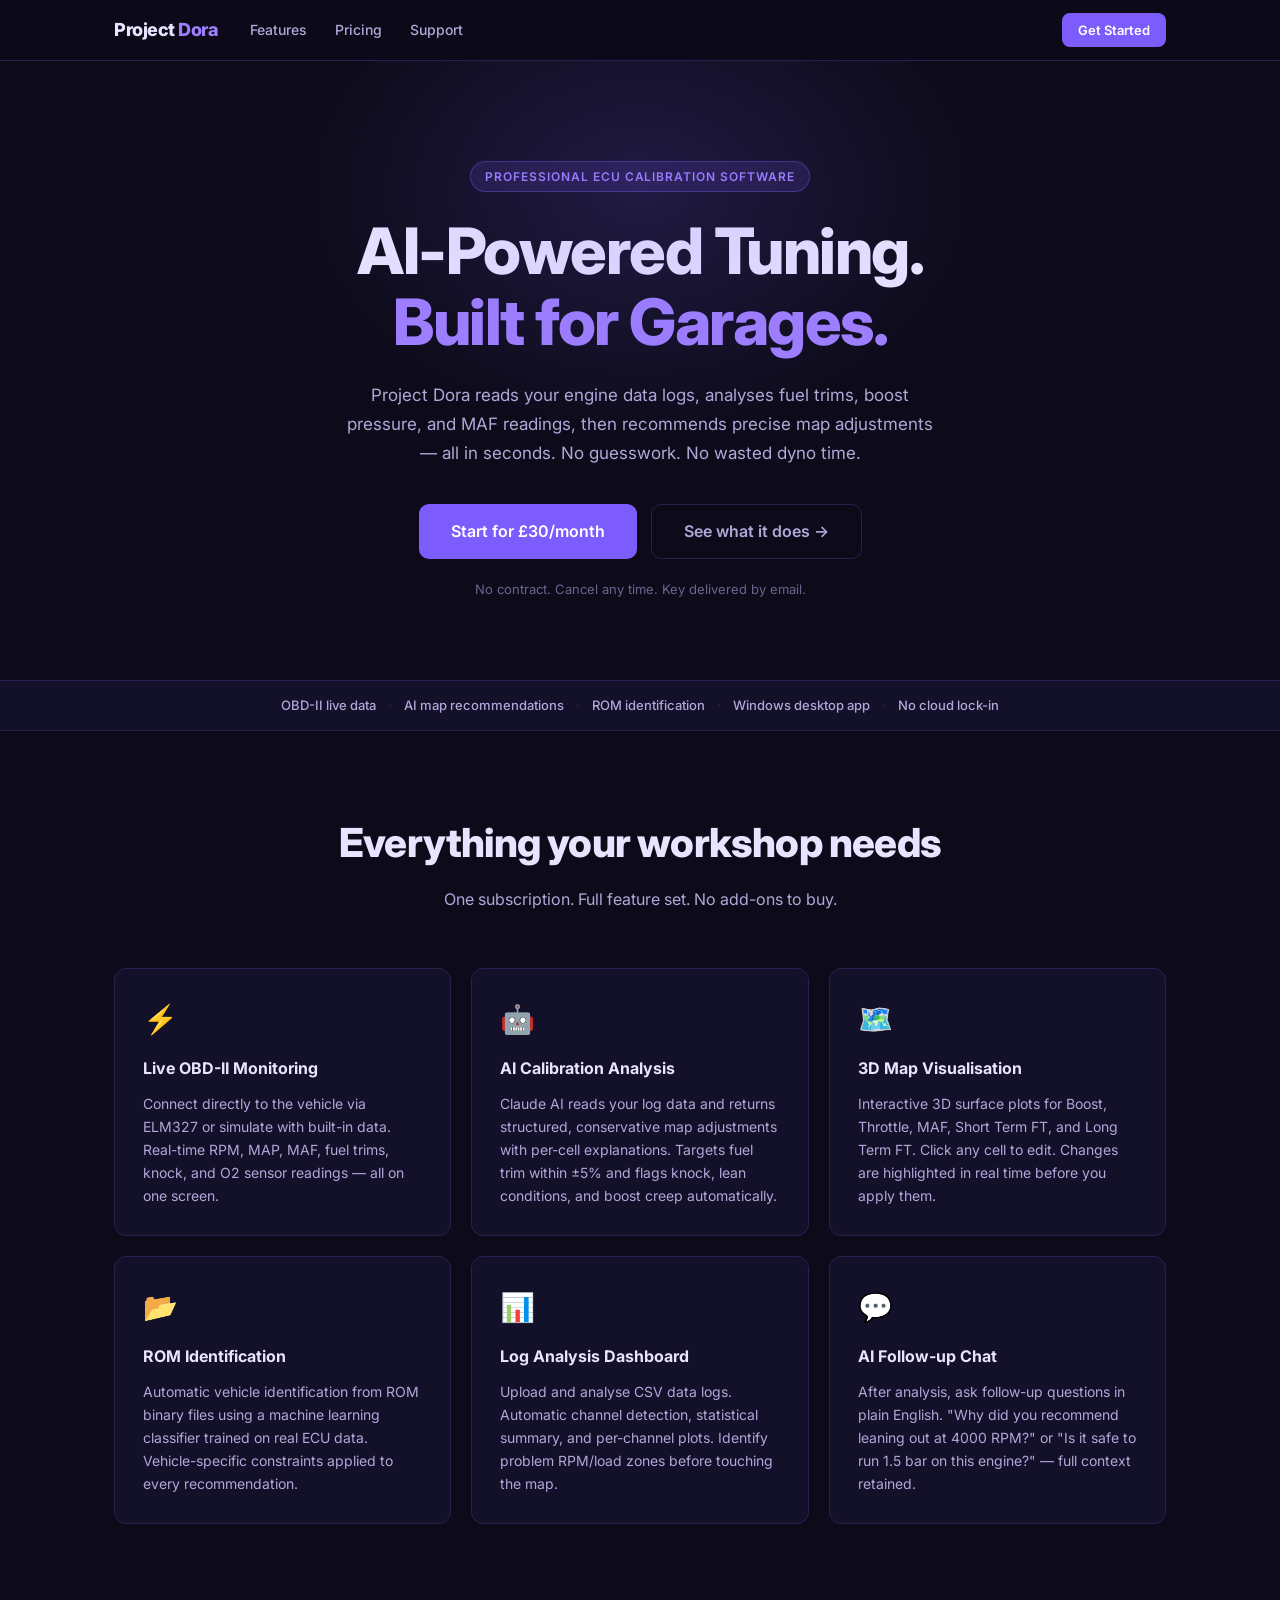
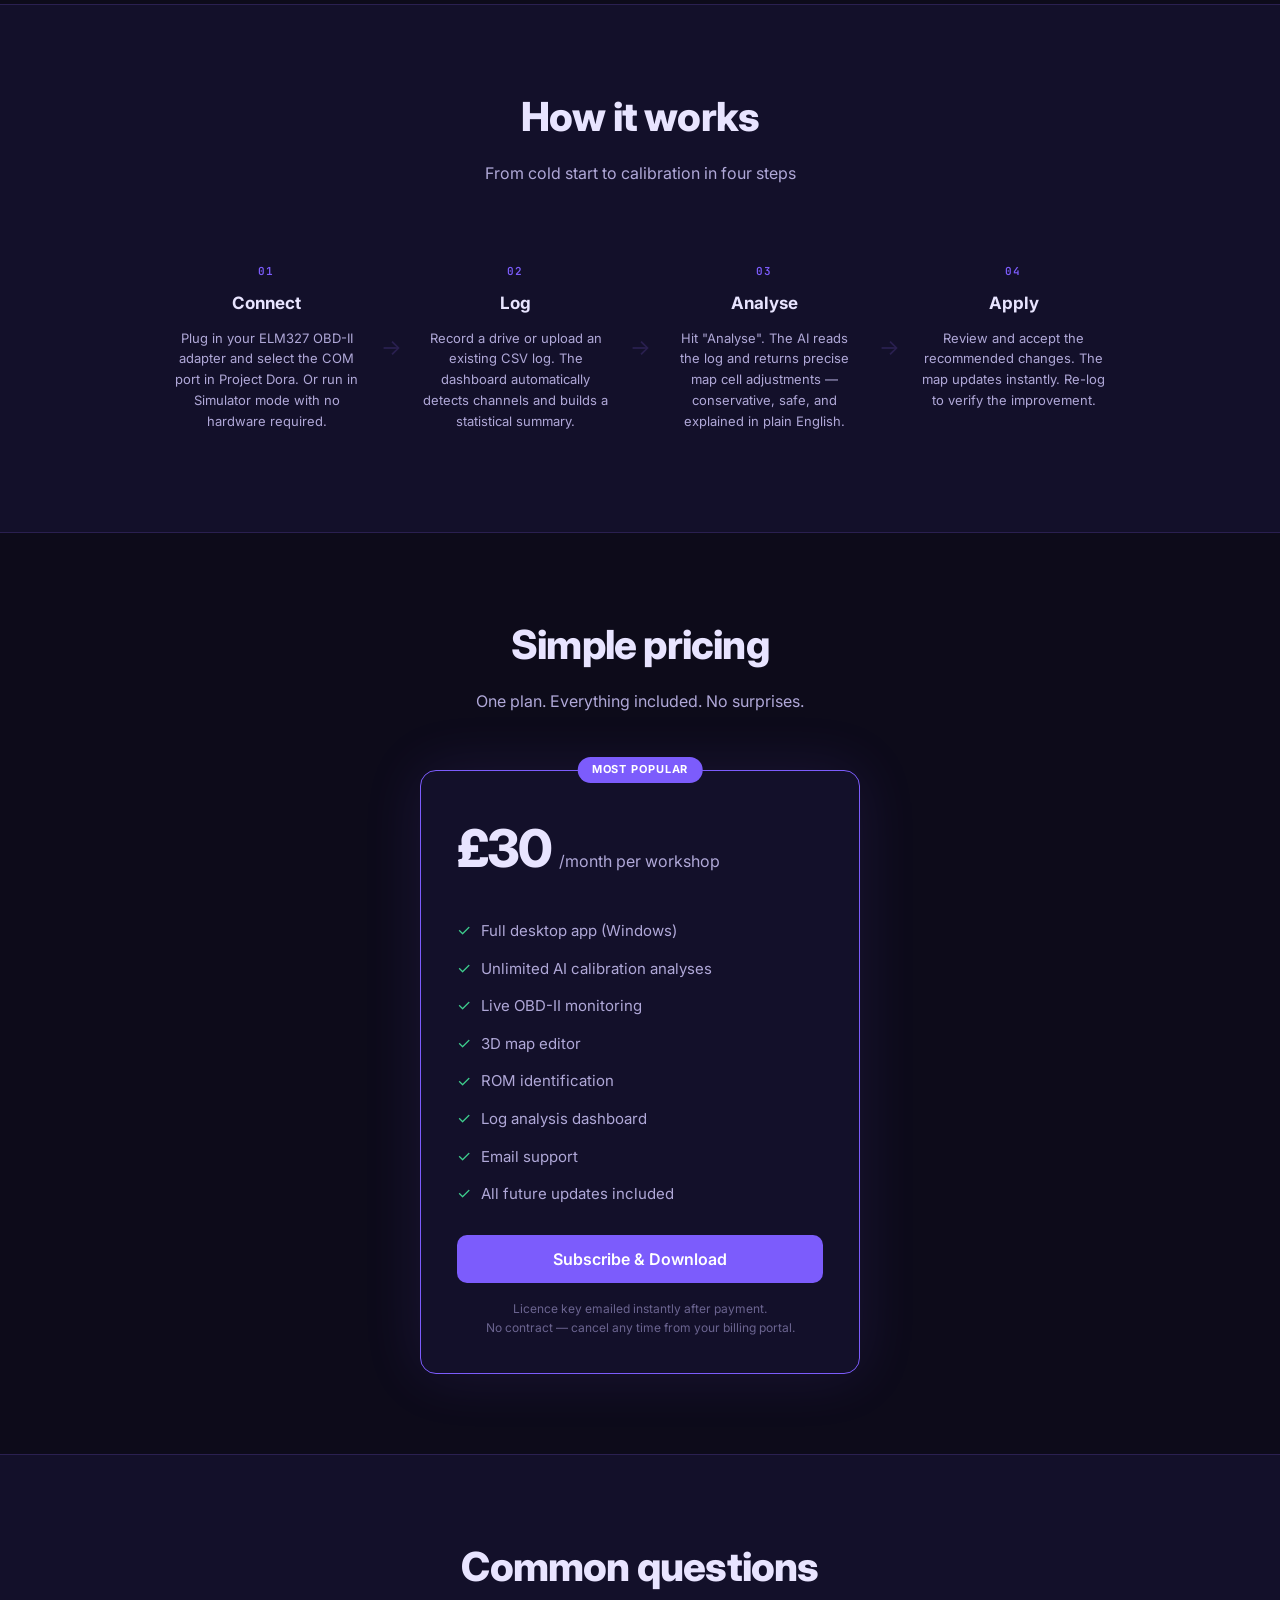
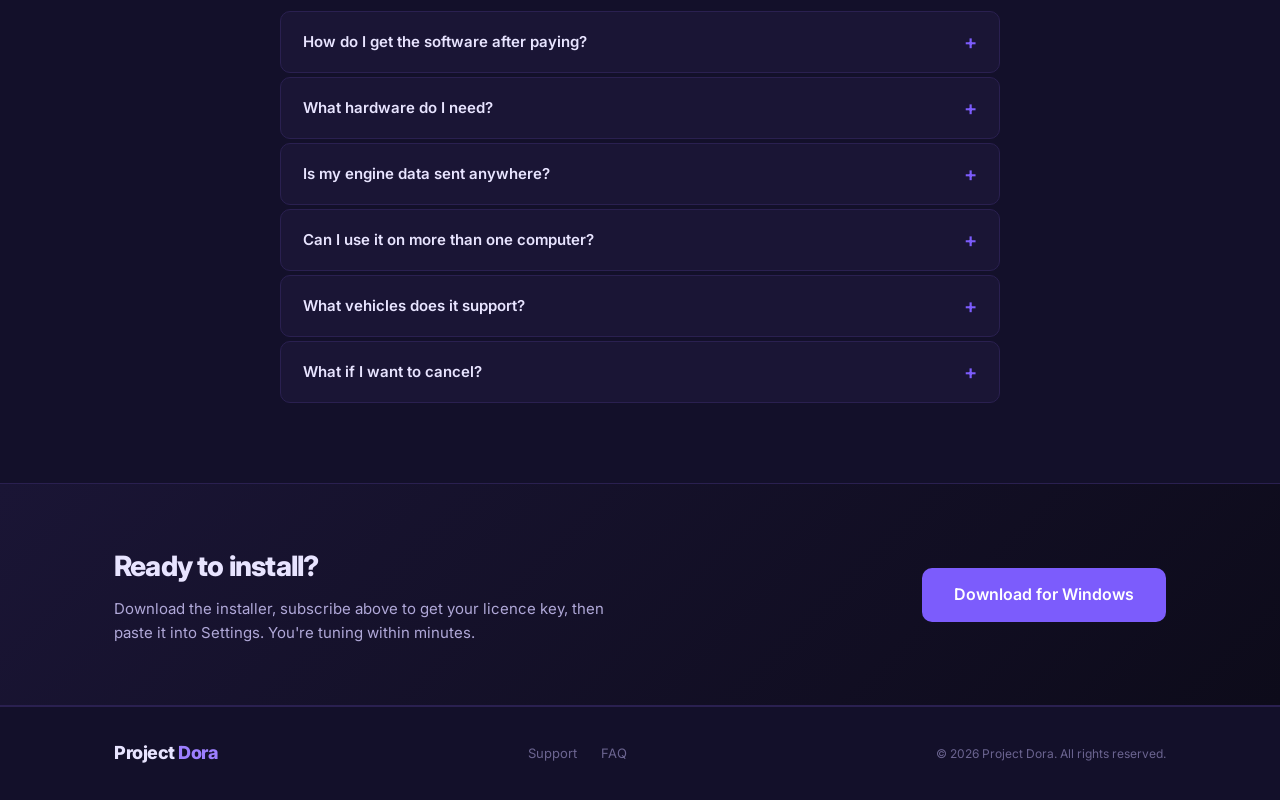
==== website/index.html @ b3917601 "Initial commit: backend + website" ====
<!DOCTYPE html>
<html lang="en">
<head>
  <meta charset="UTF-8" />
  <meta name="viewport" content="width=device-width, initial-scale=1.0" />
  <title>Project Dora — AI-Powered ECU Calibration Software</title>
  <meta name="description" content="Professional ECU tuning software with AI-powered calibration analysis. Built for garages. £30/month." />
  <link rel="stylesheet" href="style.css" />
  <link rel="preconnect" href="https://fonts.googleapis.com" />
  <link href="https://fonts.googleapis.com/css2?family=Inter:wght@400;500;600;700;800&family=JetBrains+Mono:wght@400;600&display=swap" rel="stylesheet" />
</head>
<body>

<!-- ── NAV ─────────────────────────────────────────────────────────────────── -->
<nav class="nav">
  <div class="nav-inner">
    <div class="logo">Project <span class="accent">Dora</span></div>
    <div class="nav-links">
      <a href="#features">Features</a>
      <a href="#pricing">Pricing</a>
      <a href="mailto:support@projectdora.com">Support</a>
    </div>
    <a href="#pricing" class="btn btn-sm">Get Started</a>
  </div>
</nav>

<!-- ── HERO ────────────────────────────────────────────────────────────────── -->
<section class="hero">
  <div class="hero-glow"></div>
  <div class="container">
    <div class="badge">Professional ECU Calibration Software</div>
    <h1>AI-Powered Tuning.<br /><span class="accent">Built for Garages.</span></h1>
    <p class="hero-sub">
      Project Dora reads your engine data logs, analyses fuel trims, boost pressure,
      and MAF readings, then recommends precise map adjustments — all in seconds.
      No guesswork. No wasted dyno time.
    </p>
    <div class="hero-actions">
      <a href="#pricing" class="btn btn-lg">Start for £30/month</a>
      <a href="#features" class="btn btn-ghost btn-lg">See what it does →</a>
    </div>
    <div class="hero-note">No contract. Cancel any time. Key delivered by email.</div>
  </div>
</section>

<!-- ── SOCIAL PROOF BAR ─────────────────────────────────────────────────────── -->
<div class="proof-bar">
  <div class="container proof-inner">
    <span>OBD-II live data</span>
    <span class="dot">·</span>
    <span>AI map recommendations</span>
    <span class="dot">·</span>
    <span>ROM identification</span>
    <span class="dot">·</span>
    <span>Windows desktop app</span>
    <span class="dot">·</span>
    <span>No cloud lock-in</span>
  </div>
</div>

<!-- ── FEATURES ─────────────────────────────────────────────────────────────── -->
<section class="features" id="features">
  <div class="container">
    <h2>Everything your workshop needs</h2>
    <p class="section-sub">One subscription. Full feature set. No add-ons to buy.</p>

    <div class="feature-grid">

      <div class="feature-card">
        <div class="feature-icon">⚡</div>
        <h3>Live OBD-II Monitoring</h3>
        <p>Connect directly to the vehicle via ELM327 or simulate with built-in data. Real-time RPM, MAP, MAF, fuel trims, knock, and O2 sensor readings — all on one screen.</p>
      </div>

      <div class="feature-card">
        <div class="feature-icon">🤖</div>
        <h3>AI Calibration Analysis</h3>
        <p>Claude AI reads your log data and returns structured, conservative map adjustments with per-cell explanations. Targets fuel trim within ±5% and flags knock, lean conditions, and boost creep automatically.</p>
      </div>

      <div class="feature-card">
        <div class="feature-icon">🗺️</div>
        <h3>3D Map Visualisation</h3>
        <p>Interactive 3D surface plots for Boost, Throttle, MAF, Short Term FT, and Long Term FT. Click any cell to edit. Changes are highlighted in real time before you apply them.</p>
      </div>

      <div class="feature-card">
        <div class="feature-icon">📂</div>
        <h3>ROM Identification</h3>
        <p>Automatic vehicle identification from ROM binary files using a machine learning classifier trained on real ECU data. Vehicle-specific constraints applied to every recommendation.</p>
      </div>

      <div class="feature-card">
        <div class="feature-icon">📊</div>
        <h3>Log Analysis Dashboard</h3>
        <p>Upload and analyse CSV data logs. Automatic channel detection, statistical summary, and per-channel plots. Identify problem RPM/load zones before touching the map.</p>
      </div>

      <div class="feature-card">
        <div class="feature-icon">💬</div>
        <h3>AI Follow-up Chat</h3>
        <p>After analysis, ask follow-up questions in plain English. "Why did you recommend leaning out at 4000 RPM?" or "Is it safe to run 1.5 bar on this engine?" — full context retained.</p>
      </div>

    </div>
  </div>
</section>

<!-- ── HOW IT WORKS ─────────────────────────────────────────────────────────── -->
<section class="how" id="how">
  <div class="container">
    <h2>How it works</h2>
    <p class="section-sub">From cold start to calibration in four steps</p>
    <div class="steps">
      <div class="step">
        <div class="step-num">01</div>
        <h3>Connect</h3>
        <p>Plug in your ELM327 OBD-II adapter and select the COM port in Project Dora. Or run in Simulator mode with no hardware required.</p>
      </div>
      <div class="step-arrow">→</div>
      <div class="step">
        <div class="step-num">02</div>
        <h3>Log</h3>
        <p>Record a drive or upload an existing CSV log. The dashboard automatically detects channels and builds a statistical summary.</p>
      </div>
      <div class="step-arrow">→</div>
      <div class="step">
        <div class="step-num">03</div>
        <h3>Analyse</h3>
        <p>Hit "Analyse". The AI reads the log and returns precise map cell adjustments — conservative, safe, and explained in plain English.</p>
      </div>
      <div class="step-arrow">→</div>
      <div class="step">
        <div class="step-num">04</div>
        <h3>Apply</h3>
        <p>Review and accept the recommended changes. The map updates instantly. Re-log to verify the improvement.</p>
      </div>
    </div>
  </div>
</section>

<!-- ── PRICING ──────────────────────────────────────────────────────────────── -->
<section class="pricing" id="pricing">
  <div class="container">
    <h2>Simple pricing</h2>
    <p class="section-sub">One plan. Everything included. No surprises.</p>

    <div class="pricing-card">
      <div class="pricing-badge">Most Popular</div>
      <div class="price-row">
        <span class="price">£30</span>
        <span class="price-period">/month per workshop</span>
      </div>
      <ul class="price-features">
        <li><span class="check">✓</span> Full desktop app (Windows)</li>
        <li><span class="check">✓</span> Unlimited AI calibration analyses</li>
        <li><span class="check">✓</span> Live OBD-II monitoring</li>
        <li><span class="check">✓</span> 3D map editor</li>
        <li><span class="check">✓</span> ROM identification</li>
        <li><span class="check">✓</span> Log analysis dashboard</li>
        <li><span class="check">✓</span> Email support</li>
        <li><span class="check">✓</span> All future updates included</li>
      </ul>
      <button class="btn btn-lg btn-full" id="buy-btn" onclick="startCheckout()">
        Subscribe &amp; Download
      </button>
      <p class="pricing-note">
        Licence key emailed instantly after payment.<br />
        No contract — cancel any time from your billing portal.
      </p>
    </div>
  </div>
</section>

<!-- ── FAQ ─────────────────────────────────────────────────────────────────── -->
<section class="faq" id="faq">
  <div class="container">
    <h2>Common questions</h2>
    <div class="faq-list">

      <details class="faq-item">
        <summary>How do I get the software after paying?</summary>
        <p>Your licence key is emailed to you within seconds of payment. Download the installer from this page, install it, open Settings in the app, and paste your key. That's it — fully unlocked.</p>
      </details>

      <details class="faq-item">
        <summary>What hardware do I need?</summary>
        <p>A Windows PC and an ELM327 OBD-II Bluetooth or USB adapter (available for under £10 online). Project Dora also runs in Simulator mode with no hardware — useful for testing and training.</p>
      </details>

      <details class="faq-item">
        <summary>Is my engine data sent anywhere?</summary>
        <p>Log data is sent to our secure AI backend only when you click "Analyse". It is used solely to generate your recommendation and is not stored or shared. OBD live data never leaves your machine.</p>
      </details>

      <details class="faq-item">
        <summary>Can I use it on more than one computer?</summary>
        <p>Your licence covers one workshop (one active installation). If you need to move to a new machine, just install the app and enter the same key.</p>
      </details>

      <details class="faq-item">
        <summary>What vehicles does it support?</summary>
        <p>Any vehicle with an OBD-II port (all petrol and diesel cars sold in the UK after 2001). ROM identification supports a growing database of common ECU binaries — coverage expands with each update.</p>
      </details>

      <details class="faq-item">
        <summary>What if I want to cancel?</summary>
        <p>Cancel any time from the billing portal link in your welcome email — no phone calls, no forms. Your access continues until the end of the billing period.</p>
      </details>

    </div>
  </div>
</section>

<!-- ── DOWNLOAD ─────────────────────────────────────────────────────────────── -->
<section class="download" id="download">
  <div class="container download-inner">
    <div>
      <h2>Ready to install?</h2>
      <p>Download the installer, subscribe above to get your licence key, then paste it into Settings. You're tuning within minutes.</p>
    </div>
    <a href="#" class="btn btn-lg" id="download-btn">
      Download for Windows
    </a>
  </div>
</section>

<!-- ── FOOTER ───────────────────────────────────────────────────────────────── -->
<footer class="footer">
  <div class="container footer-inner">
    <div class="logo">Project <span class="accent">Dora</span></div>
    <div class="footer-links">
      <a href="mailto:support@projectdora.com">Support</a>
      <a href="#faq">FAQ</a>
    </div>
    <p class="footer-copy">© 2026 Project Dora. All rights reserved.</p>
  </div>
</footer>

<!-- ── Checkout modal overlay ───────────────────────────────────────────────── -->
<div id="checkout-overlay" class="overlay hidden">
  <div class="modal">
    <h3>Enter your email</h3>
    <p>Your licence key will be sent here after payment.</p>
    <input type="email" id="checkout-email" placeholder="workshop@example.com" />
    <div id="checkout-error" class="modal-error hidden"></div>
    <div class="modal-btns">
      <button class="btn btn-lg btn-full" id="modal-submit" onclick="submitCheckout()">Continue to Payment →</button>
      <button class="btn-ghost-sm" onclick="closeModal()">Cancel</button>
    </div>
  </div>
</div>

<script src="app.js"></script>
</body>
</html>
---- website/style.css ----
/* ── Reset & base ─────────────────────────────────────────────────────────── */
*, *::before, *::after { box-sizing: border-box; margin: 0; padding: 0; }

:root {
  --bg:        #0d0b1a;
  --bg-card:   #13102a;
  --bg-panel:  #1a1535;
  --border:    #2a2050;
  --accent:    #7c5cfc;
  --accent-lt: #9d7ffe;
  --accent-dk: #5a3ed9;
  --ok:        #3ecf8e;
  --warn:      #f59e0b;
  --fg:        #e8e4ff;
  --fg-dim:    #b0a8d8;
  --fg-muted:  #6b6490;
  --mono:      'JetBrains Mono', monospace;
  --sans:      'Inter', sans-serif;
}

html { scroll-behavior: smooth; }

body {
  font-family: var(--sans);
  background: var(--bg);
  color: var(--fg);
  line-height: 1.6;
  -webkit-font-smoothing: antialiased;
}

a { color: var(--accent-lt); text-decoration: none; transition: color .15s; }
a:hover { color: var(--fg); }

.container { max-width: 1100px; margin: 0 auto; padding: 0 24px; }

/* ── Buttons ──────────────────────────────────────────────────────────────── */
.btn {
  display: inline-flex;
  align-items: center;
  gap: 8px;
  background: var(--accent);
  color: #fff;
  font-family: var(--sans);
  font-size: 15px;
  font-weight: 600;
  padding: 10px 22px;
  border-radius: 8px;
  border: none;
  cursor: pointer;
  transition: background .15s, transform .1s;
  text-decoration: none;
}
.btn:hover { background: var(--accent-lt); color: #fff; transform: translateY(-1px); }
.btn:active { transform: translateY(0); }

.btn-sm  { font-size: 13px; padding: 7px 16px; }
.btn-lg  { font-size: 16px; padding: 14px 32px; border-radius: 10px; }
.btn-full { width: 100%; justify-content: center; }

.btn-ghost {
  background: transparent;
  border: 1.5px solid var(--border);
  color: var(--fg-dim);
}
.btn-ghost:hover { border-color: var(--accent); color: var(--fg); background: transparent; }

.btn-ghost-sm {
  background: none;
  border: none;
  color: var(--fg-muted);
  font-size: 14px;
  cursor: pointer;
  margin-top: 8px;
  width: 100%;
  text-align: center;
  padding: 6px;
  font-family: var(--sans);
}
.btn-ghost-sm:hover { color: var(--fg-dim); }

/* ── Nav ──────────────────────────────────────────────────────────────────── */
.nav {
  position: sticky;
  top: 0;
  z-index: 100;
  background: rgba(13, 11, 26, 0.85);
  backdrop-filter: blur(16px);
  border-bottom: 1px solid var(--border);
}
.nav-inner {
  max-width: 1100px;
  margin: 0 auto;
  padding: 0 24px;
  height: 60px;
  display: flex;
  align-items: center;
  gap: 32px;
}
.logo {
  font-size: 18px;
  font-weight: 800;
  letter-spacing: -0.5px;
  flex-shrink: 0;
}
.nav-links {
  display: flex;
  gap: 28px;
  flex: 1;
}
.nav-links a {
  font-size: 14px;
  color: var(--fg-dim);
  font-weight: 500;
}
.nav-links a:hover { color: var(--fg); }

/* ── Accent ───────────────────────────────────────────────────────────────── */
.accent { color: var(--accent-lt); }

/* ── Hero ─────────────────────────────────────────────────────────────────── */
.hero {
  position: relative;
  padding: 100px 0 80px;
  text-align: center;
  overflow: hidden;
}
.hero-glow {
  position: absolute;
  top: -120px;
  left: 50%;
  transform: translateX(-50%);
  width: 700px;
  height: 500px;
  background: radial-gradient(ellipse at center, rgba(124,92,252,.18) 0%, transparent 70%);
  pointer-events: none;
}
.badge {
  display: inline-block;
  background: rgba(124,92,252,.15);
  border: 1px solid rgba(124,92,252,.35);
  color: var(--accent-lt);
  font-size: 12px;
  font-weight: 600;
  letter-spacing: .08em;
  text-transform: uppercase;
  padding: 5px 14px;
  border-radius: 20px;
  margin-bottom: 24px;
}
.hero h1 {
  font-size: clamp(36px, 6vw, 64px);
  font-weight: 800;
  line-height: 1.1;
  letter-spacing: -1.5px;
  margin-bottom: 24px;
}
.hero-sub {
  max-width: 600px;
  margin: 0 auto 36px;
  font-size: 17px;
  color: var(--fg-dim);
  line-height: 1.7;
}
.hero-actions {
  display: flex;
  gap: 14px;
  justify-content: center;
  flex-wrap: wrap;
  margin-bottom: 20px;
}
.hero-note {
  font-size: 13px;
  color: var(--fg-muted);
}

/* ── Proof bar ────────────────────────────────────────────────────────────── */
.proof-bar {
  border-top: 1px solid var(--border);
  border-bottom: 1px solid var(--border);
  background: var(--bg-card);
  padding: 14px 0;
}
.proof-inner {
  display: flex;
  align-items: center;
  justify-content: center;
  flex-wrap: wrap;
  gap: 12px;
  font-size: 13px;
  color: var(--fg-dim);
  font-weight: 500;
}
.dot { color: var(--border); }

/* ── Sections shared ─────────────────────────────────────────────────────── */
section { padding: 80px 0; }
h2 {
  font-size: clamp(26px, 4vw, 40px);
  font-weight: 800;
  letter-spacing: -0.8px;
  text-align: center;
  margin-bottom: 12px;
}
.section-sub {
  text-align: center;
  color: var(--fg-dim);
  font-size: 16px;
  margin-bottom: 56px;
}

/* ── Features ─────────────────────────────────────────────────────────────── */
.features { background: var(--bg); }
.feature-grid {
  display: grid;
  grid-template-columns: repeat(auto-fit, minmax(300px, 1fr));
  gap: 20px;
}
.feature-card {
  background: var(--bg-card);
  border: 1px solid var(--border);
  border-radius: 12px;
  padding: 28px;
  transition: border-color .2s, transform .2s;
}
.feature-card:hover {
  border-color: rgba(124,92,252,.5);
  transform: translateY(-3px);
}
.feature-icon { font-size: 28px; margin-bottom: 14px; }
.feature-card h3 {
  font-size: 16px;
  font-weight: 700;
  margin-bottom: 10px;
  color: var(--fg);
}
.feature-card p { font-size: 14px; color: var(--fg-dim); line-height: 1.65; }

/* ── How it works ─────────────────────────────────────────────────────────── */
.how { background: var(--bg-card); border-top: 1px solid var(--border); border-bottom: 1px solid var(--border); }
.steps {
  display: flex;
  align-items: flex-start;
  gap: 0;
  flex-wrap: wrap;
  justify-content: center;
}
.step {
  flex: 1;
  min-width: 180px;
  max-width: 220px;
  text-align: center;
  padding: 20px 16px;
}
.step-num {
  font-family: var(--mono);
  font-size: 11px;
  font-weight: 600;
  color: var(--accent);
  letter-spacing: .1em;
  margin-bottom: 10px;
}
.step h3 { font-size: 17px; font-weight: 700; margin-bottom: 10px; }
.step p { font-size: 13px; color: var(--fg-dim); line-height: 1.6; }
.step-arrow {
  font-size: 22px;
  color: var(--border);
  align-self: center;
  padding: 0 4px;
  flex-shrink: 0;
}

/* ── Pricing ──────────────────────────────────────────────────────────────── */
.pricing { background: var(--bg); }
.pricing-card {
  max-width: 440px;
  margin: 0 auto;
  background: var(--bg-card);
  border: 1.5px solid var(--accent);
  border-radius: 16px;
  padding: 36px;
  position: relative;
  box-shadow: 0 0 60px rgba(124,92,252,.12);
}
.pricing-badge {
  position: absolute;
  top: -14px;
  left: 50%;
  transform: translateX(-50%);
  background: var(--accent);
  color: #fff;
  font-size: 11px;
  font-weight: 700;
  letter-spacing: .08em;
  text-transform: uppercase;
  padding: 4px 14px;
  border-radius: 20px;
}
.price-row {
  display: flex;
  align-items: baseline;
  gap: 8px;
  margin-bottom: 28px;
}
.price {
  font-size: 52px;
  font-weight: 800;
  letter-spacing: -2px;
  color: var(--fg);
}
.price-period { color: var(--fg-dim); font-size: 16px; }
.price-features {
  list-style: none;
  margin-bottom: 28px;
  display: flex;
  flex-direction: column;
  gap: 12px;
}
.price-features li {
  display: flex;
  align-items: center;
  gap: 10px;
  font-size: 15px;
  color: var(--fg-dim);
}
.check { color: var(--ok); font-size: 16px; flex-shrink: 0; }
.pricing-note {
  text-align: center;
  font-size: 12px;
  color: var(--fg-muted);
  margin-top: 16px;
  line-height: 1.6;
}

/* ── FAQ ──────────────────────────────────────────────────────────────────── */
.faq { background: var(--bg-card); border-top: 1px solid var(--border); }
.faq-list { max-width: 720px; margin: 0 auto; display: flex; flex-direction: column; gap: 4px; }
.faq-item {
  background: var(--bg-panel);
  border: 1px solid var(--border);
  border-radius: 10px;
  overflow: hidden;
  transition: border-color .15s;
}
.faq-item:hover { border-color: rgba(124,92,252,.4); }
.faq-item summary {
  cursor: pointer;
  padding: 18px 22px;
  font-size: 15px;
  font-weight: 600;
  color: var(--fg);
  list-style: none;
  display: flex;
  align-items: center;
  justify-content: space-between;
  user-select: none;
}
.faq-item summary::-webkit-details-marker { display: none; }
.faq-item summary::after { content: '+'; color: var(--accent); font-size: 20px; line-height: 1; }
.faq-item[open] summary::after { content: '−'; }
.faq-item p {
  padding: 0 22px 18px;
  font-size: 14px;
  color: var(--fg-dim);
  line-height: 1.7;
}

/* ── Download bar ─────────────────────────────────────────────────────────── */
.download {
  background: linear-gradient(135deg, #1a1535 0%, #0d0b1a 100%);
  border-top: 1px solid var(--border);
  border-bottom: 1px solid var(--border);
  padding: 60px 0;
}
.download-inner {
  display: flex;
  align-items: center;
  justify-content: space-between;
  gap: 32px;
  flex-wrap: wrap;
}
.download h2 { text-align: left; margin-bottom: 8px; font-size: 28px; }
.download p { color: var(--fg-dim); font-size: 15px; max-width: 500px; }

/* ── Footer ───────────────────────────────────────────────────────────────── */
.footer {
  background: var(--bg-card);
  border-top: 1px solid var(--border);
  padding: 32px 0;
}
.footer-inner {
  display: flex;
  align-items: center;
  justify-content: space-between;
  flex-wrap: wrap;
  gap: 16px;
}
.footer-links { display: flex; gap: 24px; }
.footer-links a { font-size: 13px; color: var(--fg-muted); }
.footer-links a:hover { color: var(--fg-dim); }
.footer-copy { font-size: 12px; color: var(--fg-muted); }

/* ── Modal / overlay ──────────────────────────────────────────────────────── */
.overlay {
  position: fixed;
  inset: 0;
  background: rgba(0,0,0,.7);
  backdrop-filter: blur(6px);
  z-index: 999;
  display: flex;
  align-items: center;
  justify-content: center;
  padding: 20px;
}
.overlay.hidden { display: none; }
.modal {
  background: var(--bg-card);
  border: 1px solid var(--border);
  border-radius: 16px;
  padding: 36px;
  max-width: 420px;
  width: 100%;
  box-shadow: 0 24px 80px rgba(0,0,0,.6);
}
.modal h3 { font-size: 22px; font-weight: 700; margin-bottom: 8px; }
.modal p { color: var(--fg-dim); font-size: 14px; margin-bottom: 20px; }
.modal input[type="email"] {
  width: 100%;
  background: var(--bg-panel);
  border: 1.5px solid var(--border);
  border-radius: 8px;
  color: var(--fg);
  font-family: var(--sans);
  font-size: 15px;
  padding: 12px 14px;
  outline: none;
  margin-bottom: 16px;
  transition: border-color .15s;
}
.modal input[type="email"]:focus { border-color: var(--accent); }
.modal input[type="email"]::placeholder { color: var(--fg-muted); }
.modal-error {
  background: rgba(255,85,85,.12);
  border: 1px solid rgba(255,85,85,.3);
  color: #ff7070;
  font-size: 13px;
  border-radius: 6px;
  padding: 10px 14px;
  margin-bottom: 14px;
}
.modal-error.hidden { display: none; }
.modal-btns { display: flex; flex-direction: column; gap: 4px; }

/* ── Loading state ────────────────────────────────────────────────────────── */
.btn[disabled] { opacity: .6; cursor: not-allowed; transform: none !important; }

/* ── Responsive ───────────────────────────────────────────────────────────── */
@media (max-width: 680px) {
  .nav-links { display: none; }
  .hero { padding: 60px 0 50px; }
  .steps { flex-direction: column; align-items: center; }
  .step-arrow { transform: rotate(90deg); }
  .download-inner { flex-direction: column; text-align: center; }
  .download h2 { text-align: center; }
  .footer-inner { flex-direction: column; text-align: center; }
}
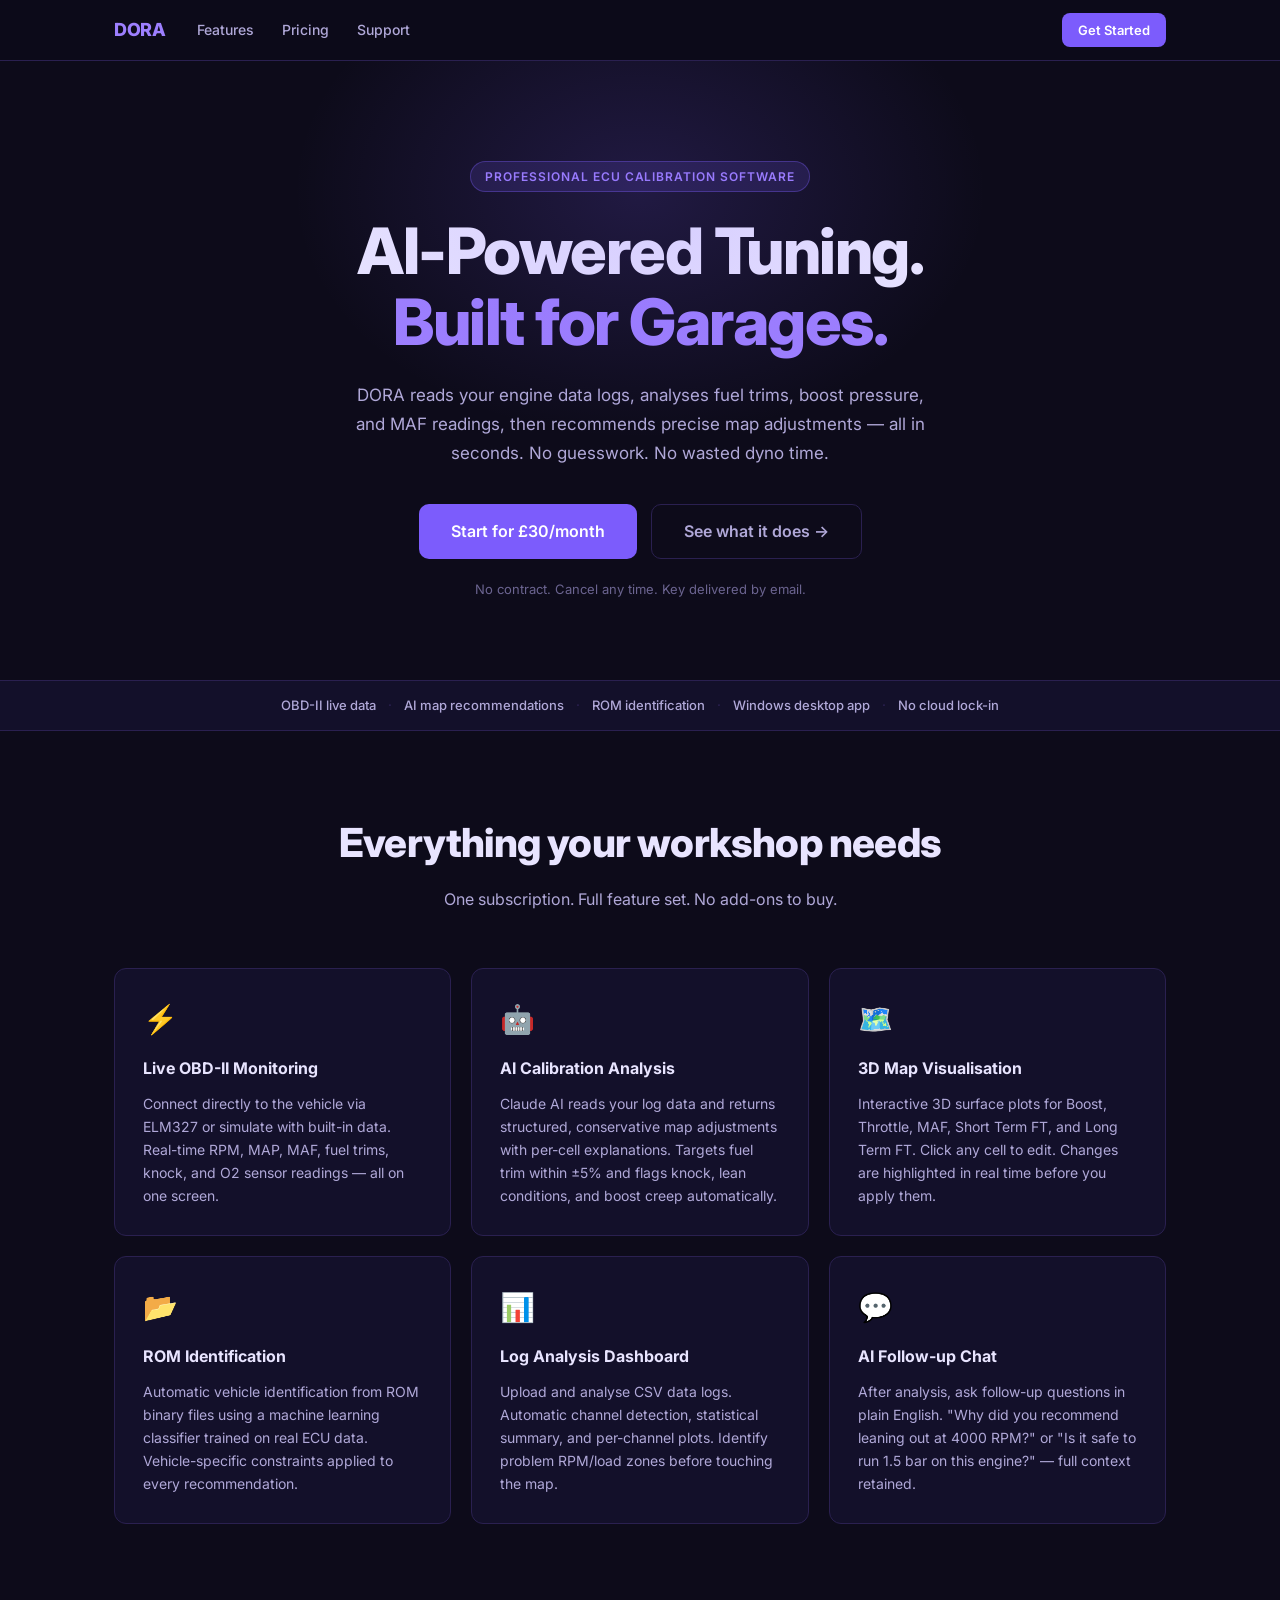
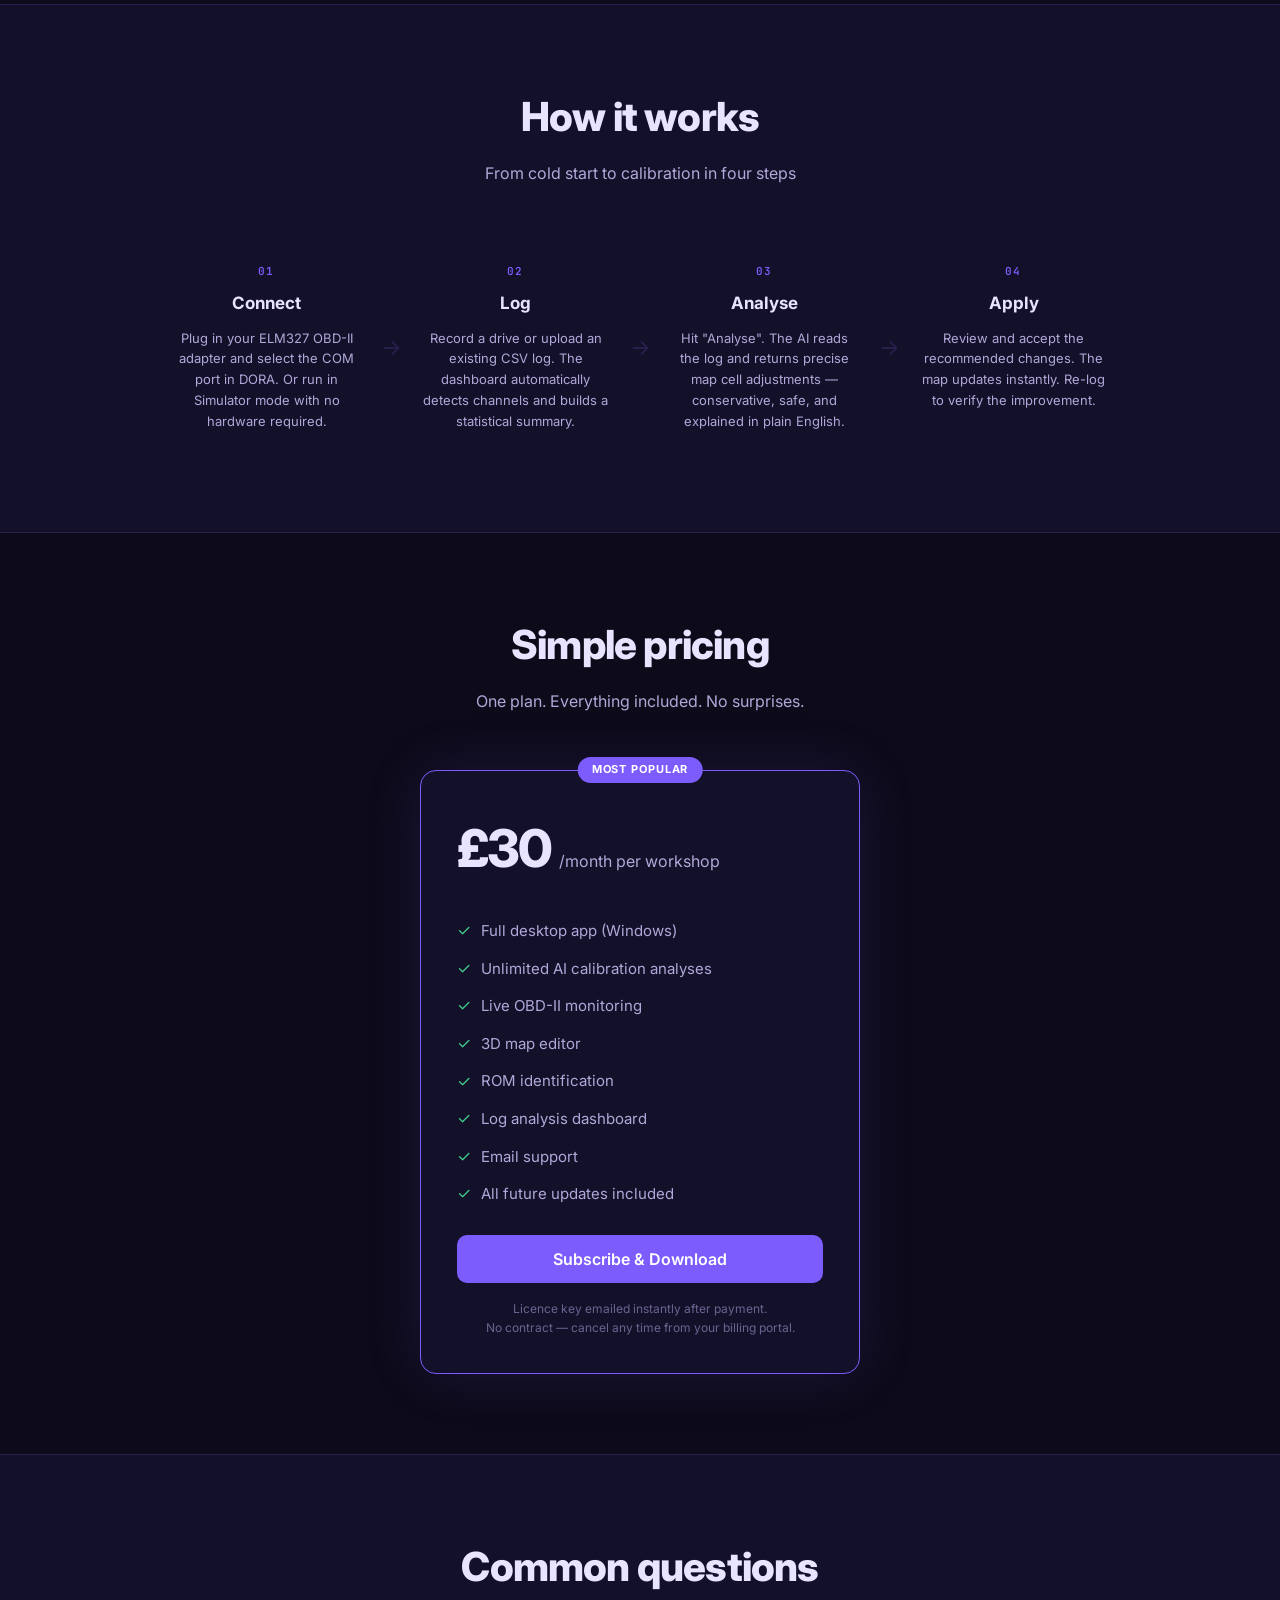
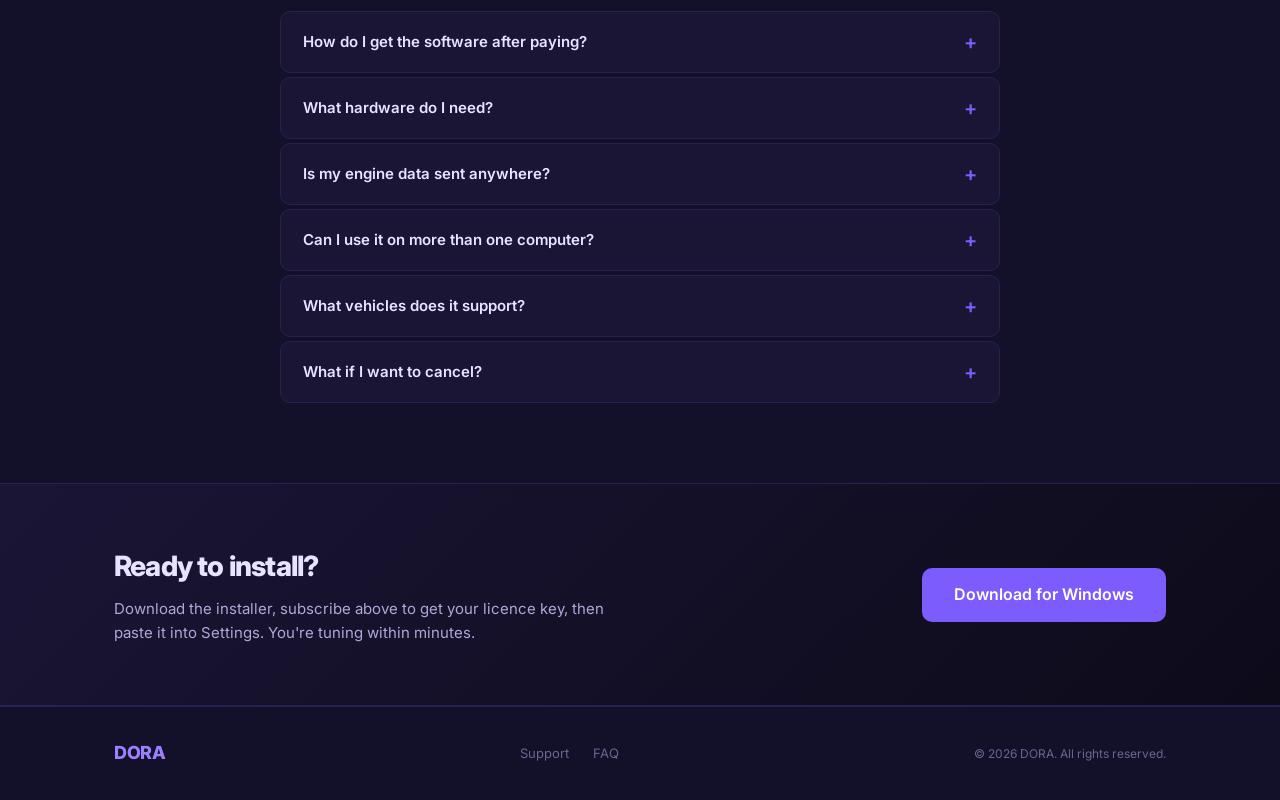
==== commit 2f9e919e: "Rename: Project Dora -> DORA throughout" ====
--- a/website/index.html
+++ b/website/index.html
@@ -3,7 +3,7 @@
 <head>
   <meta charset="UTF-8" />
   <meta name="viewport" content="width=device-width, initial-scale=1.0" />
-  <title>Project Dora — AI-Powered ECU Calibration Software</title>
+  <title>DORA — AI-Powered ECU Calibration Software</title>
   <meta name="description" content="Professional ECU tuning software with AI-powered calibration analysis. Built for garages. £30/month." />
   <link rel="stylesheet" href="style.css" />
   <link rel="preconnect" href="https://fonts.googleapis.com" />
@@ -14,7 +14,7 @@
 <!-- ── NAV ─────────────────────────────────────────────────────────────────── -->
 <nav class="nav">
   <div class="nav-inner">
-    <div class="logo">Project <span class="accent">Dora</span></div>
+    <div class="logo"><span class="accent">DORA</span></div>
     <div class="nav-links">
       <a href="#features">Features</a>
       <a href="#pricing">Pricing</a>
@@ -31,7 +31,7 @@
     <div class="badge">Professional ECU Calibration Software</div>
     <h1>AI-Powered Tuning.<br /><span class="accent">Built for Garages.</span></h1>
     <p class="hero-sub">
-      Project Dora reads your engine data logs, analyses fuel trims, boost pressure,
+      DORA reads your engine data logs, analyses fuel trims, boost pressure,
       and MAF readings, then recommends precise map adjustments — all in seconds.
       No guesswork. No wasted dyno time.
     </p>
@@ -115,7 +115,7 @@
       <div class="step">
         <div class="step-num">01</div>
         <h3>Connect</h3>
-        <p>Plug in your ELM327 OBD-II adapter and select the COM port in Project Dora. Or run in Simulator mode with no hardware required.</p>
+        <p>Plug in your ELM327 OBD-II adapter and select the COM port in DORA. Or run in Simulator mode with no hardware required.</p>
       </div>
       <div class="step-arrow">→</div>
       <div class="step">
@@ -185,7 +185,7 @@
 
       <details class="faq-item">
         <summary>What hardware do I need?</summary>
-        <p>A Windows PC and an ELM327 OBD-II Bluetooth or USB adapter (available for under £10 online). Project Dora also runs in Simulator mode with no hardware — useful for testing and training.</p>
+        <p>A Windows PC and an ELM327 OBD-II Bluetooth or USB adapter (available for under £10 online). DORA also runs in Simulator mode with no hardware — useful for testing and training.</p>
       </details>
 
       <details class="faq-item">
@@ -228,12 +228,12 @@
 <!-- ── FOOTER ───────────────────────────────────────────────────────────────── -->
 <footer class="footer">
   <div class="container footer-inner">
-    <div class="logo">Project <span class="accent">Dora</span></div>
+    <div class="logo"><span class="accent">DORA</span></div>
     <div class="footer-links">
       <a href="mailto:support@projectdora.com">Support</a>
       <a href="#faq">FAQ</a>
     </div>
-    <p class="footer-copy">© 2026 Project Dora. All rights reserved.</p>
+    <p class="footer-copy">© 2026 DORA. All rights reserved.</p>
   </div>
 </footer>
 
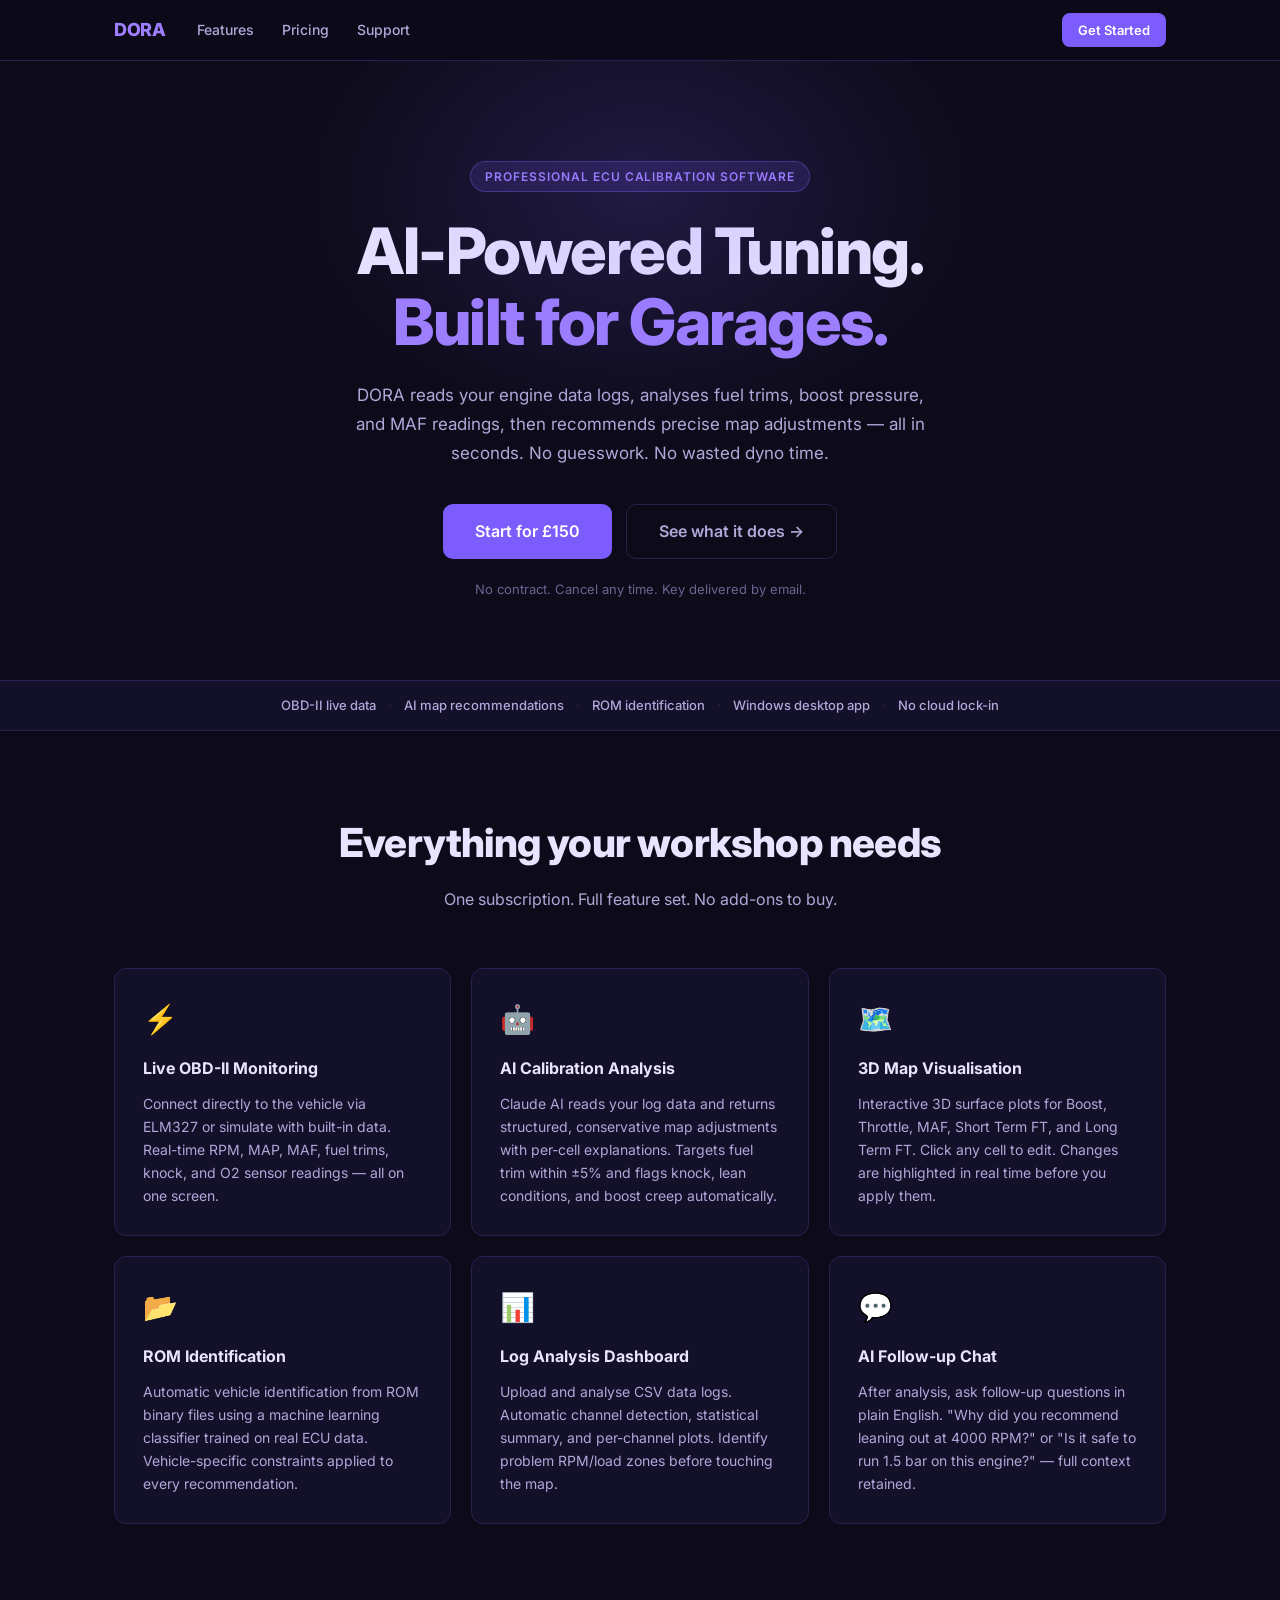
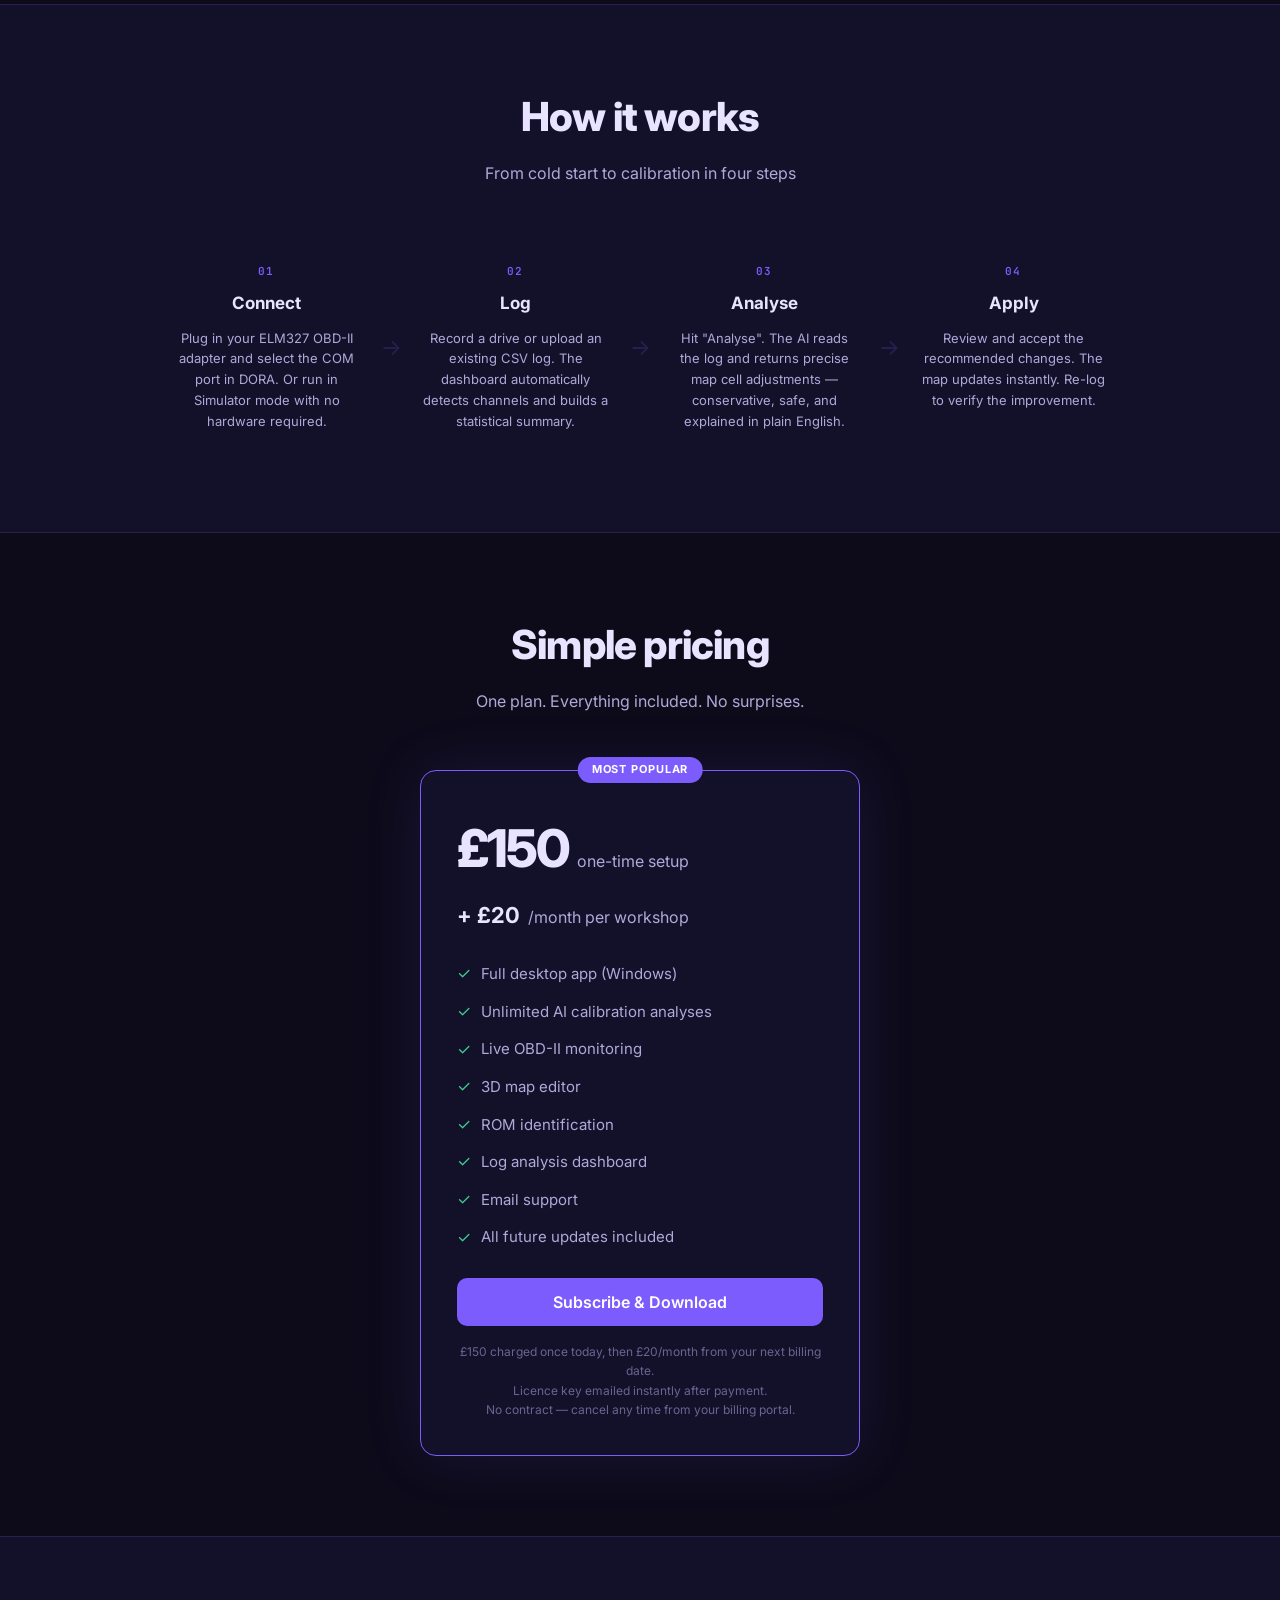
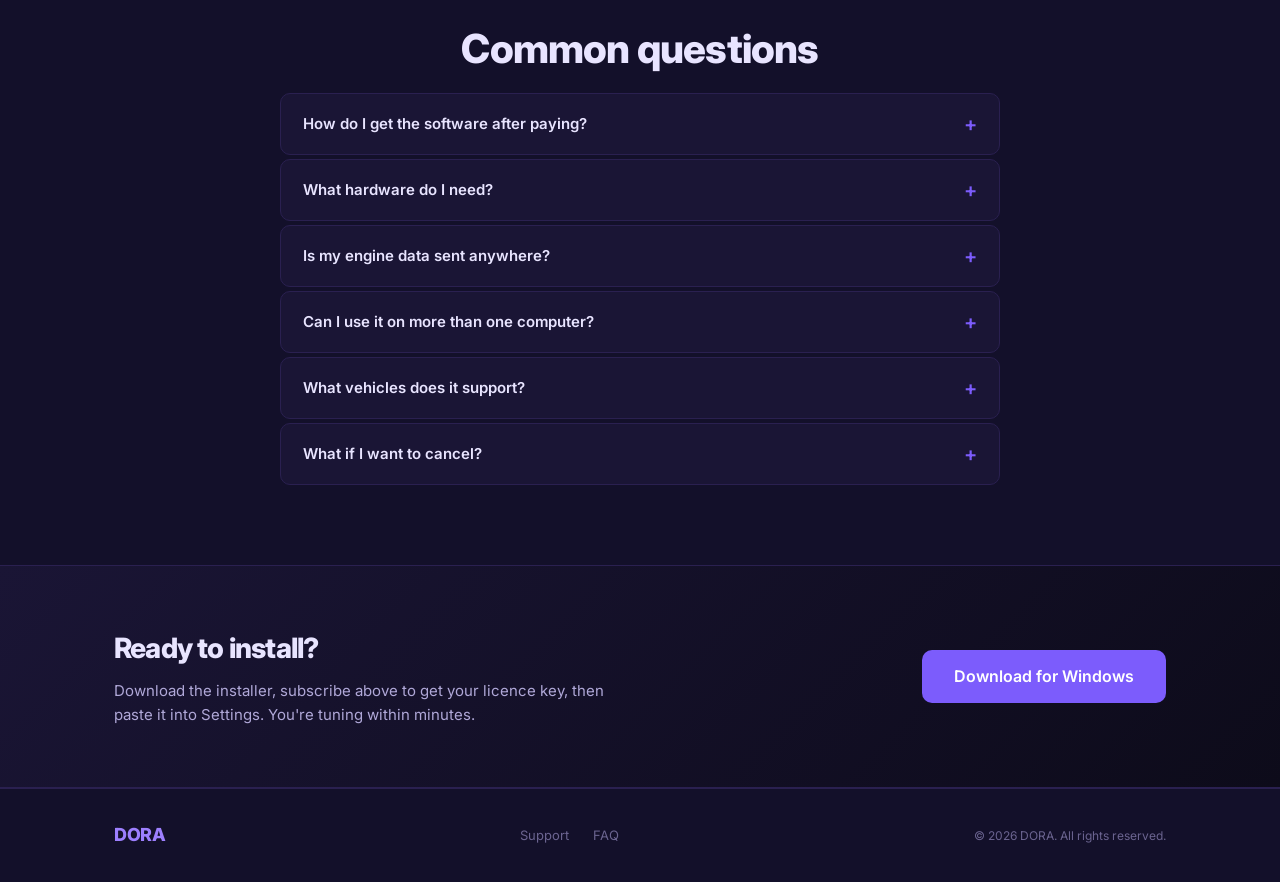
==== commit 98552916: "Switch pricing to £150 one-time + £20/month Checkout now charges a one-time setup price alongside th" ====
--- a/website/index.html
+++ b/website/index.html
@@ -4,7 +4,7 @@
   <meta charset="UTF-8" />
   <meta name="viewport" content="width=device-width, initial-scale=1.0" />
   <title>DORA — AI-Powered ECU Calibration Software</title>
-  <meta name="description" content="Professional ECU tuning software with AI-powered calibration analysis. Built for garages. £30/month." />
+  <meta name="description" content="Professional ECU tuning software with AI-powered calibration analysis. Built for garages. £150 one-time, then £20/month." />
   <link rel="stylesheet" href="style.css" />
   <link rel="preconnect" href="https://fonts.googleapis.com" />
   <link href="https://fonts.googleapis.com/css2?family=Inter:wght@400;500;600;700;800&family=JetBrains+Mono:wght@400;600&display=swap" rel="stylesheet" />
@@ -36,7 +36,7 @@
       No guesswork. No wasted dyno time.
     </p>
     <div class="hero-actions">
-      <a href="#pricing" class="btn btn-lg">Start for £30/month</a>
+      <a href="#pricing" class="btn btn-lg">Start for £150</a>
       <a href="#features" class="btn btn-ghost btn-lg">See what it does →</a>
     </div>
     <div class="hero-note">No contract. Cancel any time. Key delivered by email.</div>
@@ -148,7 +148,11 @@
     <div class="pricing-card">
       <div class="pricing-badge">Most Popular</div>
       <div class="price-row">
-        <span class="price">£30</span>
+        <span class="price">£150</span>
+        <span class="price-period">one-time setup</span>
+      </div>
+      <div class="price-row price-row-sub">
+        <span class="price-plus">+ £20</span>
         <span class="price-period">/month per workshop</span>
       </div>
       <ul class="price-features">
@@ -165,6 +169,7 @@
         Subscribe &amp; Download
       </button>
       <p class="pricing-note">
+        £150 charged once today, then £20/month from your next billing date.<br />
         Licence key emailed instantly after payment.<br />
         No contract — cancel any time from your billing portal.
       </p>
--- a/website/style.css
+++ b/website/style.css
@@ -308,6 +308,8 @@
   color: var(--fg);
 }
 .price-period { color: var(--fg-dim); font-size: 16px; }
+.price-row-sub { margin-top: -20px; margin-bottom: 28px; }
+.price-plus { font-size: 22px; font-weight: 700; color: var(--fg); }
 .price-features {
   list-style: none;
   margin-bottom: 28px;
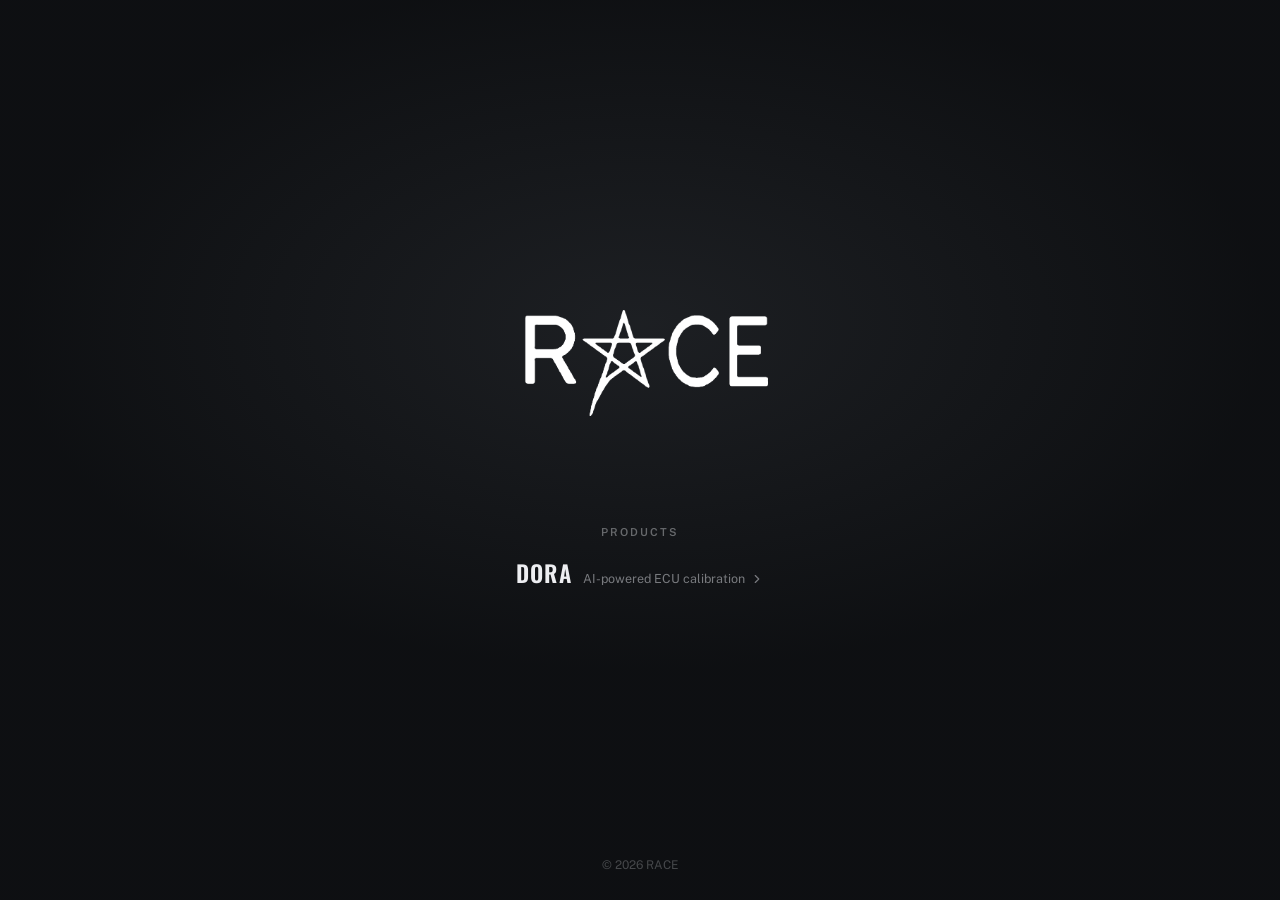
==== commit 28ceda63: "Add RACE gateway landing page, move DORA site to /dora/ race.gt.tc now opens on a minimal RACE gatew" ====
--- a/website/index.html
+++ b/website/index.html
@@ -3,259 +3,33 @@
 <head>
   <meta charset="UTF-8" />
   <meta name="viewport" content="width=device-width, initial-scale=1.0" />
-  <title>DORA — AI-Powered ECU Calibration Software</title>
-  <meta name="description" content="Professional ECU tuning software with AI-powered calibration analysis. Built for garages. £150 one-time, then £20/month." />
+  <title>RACE</title>
+  <meta name="description" content="RACE — the workshop tools company. DORA: AI-powered ECU calibration software." />
   <link rel="stylesheet" href="style.css" />
   <link rel="preconnect" href="https://fonts.googleapis.com" />
-  <link href="https://fonts.googleapis.com/css2?family=Inter:wght@400;500;600;700;800&family=JetBrains+Mono:wght@400;600&display=swap" rel="stylesheet" />
+  <link rel="preconnect" href="https://fonts.gstatic.com" crossorigin />
+  <link href="https://fonts.googleapis.com/css2?family=Oswald:wght@500;600;700&family=Public+Sans:wght@400;500;600&display=swap" rel="stylesheet" />
 </head>
 <body>
 
-<!-- ── NAV ─────────────────────────────────────────────────────────────────── -->
-<nav class="nav">
-  <div class="nav-inner">
-    <div class="logo"><span class="accent">DORA</span></div>
-    <div class="nav-links">
-      <a href="#features">Features</a>
-      <a href="#pricing">Pricing</a>
-      <a href="mailto:support@projectdora.com">Support</a>
-    </div>
-    <a href="#pricing" class="btn btn-sm">Get Started</a>
-  </div>
-</nav>
+<main class="gateway">
+  <img class="logo" src="race-logo.png" alt="RACE" />
 
-<!-- ── HERO ────────────────────────────────────────────────────────────────── -->
-<section class="hero">
-  <div class="hero-glow"></div>
-  <div class="container">
-    <div class="badge">Professional ECU Calibration Software</div>
-    <h1>AI-Powered Tuning.<br /><span class="accent">Built for Garages.</span></h1>
-    <p class="hero-sub">
-      DORA reads your engine data logs, analyses fuel trims, boost pressure,
-      and MAF readings, then recommends precise map adjustments — all in seconds.
-      No guesswork. No wasted dyno time.
-    </p>
-    <div class="hero-actions">
-      <a href="#pricing" class="btn btn-lg">Start for £150</a>
-      <a href="#features" class="btn btn-ghost btn-lg">See what it does →</a>
-    </div>
-    <div class="hero-note">No contract. Cancel any time. Key delivered by email.</div>
-  </div>
-</section>
-
-<!-- ── SOCIAL PROOF BAR ─────────────────────────────────────────────────────── -->
-<div class="proof-bar">
-  <div class="container proof-inner">
-    <span>OBD-II live data</span>
-    <span class="dot">·</span>
-    <span>AI map recommendations</span>
-    <span class="dot">·</span>
-    <span>ROM identification</span>
-    <span class="dot">·</span>
-    <span>Windows desktop app</span>
-    <span class="dot">·</span>
-    <span>No cloud lock-in</span>
-  </div>
-</div>
-
-<!-- ── FEATURES ─────────────────────────────────────────────────────────────── -->
-<section class="features" id="features">
-  <div class="container">
-    <h2>Everything your workshop needs</h2>
-    <p class="section-sub">One subscription. Full feature set. No add-ons to buy.</p>
-
-    <div class="feature-grid">
-
-      <div class="feature-card">
-        <div class="feature-icon">⚡</div>
-        <h3>Live OBD-II Monitoring</h3>
-        <p>Connect directly to the vehicle via ELM327 or simulate with built-in data. Real-time RPM, MAP, MAF, fuel trims, knock, and O2 sensor readings — all on one screen.</p>
-      </div>
-
-      <div class="feature-card">
-        <div class="feature-icon">🤖</div>
-        <h3>AI Calibration Analysis</h3>
-        <p>Claude AI reads your log data and returns structured, conservative map adjustments with per-cell explanations. Targets fuel trim within ±5% and flags knock, lean conditions, and boost creep automatically.</p>
-      </div>
-
-      <div class="feature-card">
-        <div class="feature-icon">🗺️</div>
-        <h3>3D Map Visualisation</h3>
-        <p>Interactive 3D surface plots for Boost, Throttle, MAF, Short Term FT, and Long Term FT. Click any cell to edit. Changes are highlighted in real time before you apply them.</p>
-      </div>
-
-      <div class="feature-card">
-        <div class="feature-icon">📂</div>
-        <h3>ROM Identification</h3>
-        <p>Automatic vehicle identification from ROM binary files using a machine learning classifier trained on real ECU data. Vehicle-specific constraints applied to every recommendation.</p>
-      </div>
-
-      <div class="feature-card">
-        <div class="feature-icon">📊</div>
-        <h3>Log Analysis Dashboard</h3>
-        <p>Upload and analyse CSV data logs. Automatic channel detection, statistical summary, and per-channel plots. Identify problem RPM/load zones before touching the map.</p>
-      </div>
-
-      <div class="feature-card">
-        <div class="feature-icon">💬</div>
-        <h3>AI Follow-up Chat</h3>
-        <p>After analysis, ask follow-up questions in plain English. "Why did you recommend leaning out at 4000 RPM?" or "Is it safe to run 1.5 bar on this engine?" — full context retained.</p>
-      </div>
-
-    </div>
-  </div>
-</section>
-
-<!-- ── HOW IT WORKS ─────────────────────────────────────────────────────────── -->
-<section class="how" id="how">
-  <div class="container">
-    <h2>How it works</h2>
-    <p class="section-sub">From cold start to calibration in four steps</p>
-    <div class="steps">
-      <div class="step">
-        <div class="step-num">01</div>
-        <h3>Connect</h3>
-        <p>Plug in your ELM327 OBD-II adapter and select the COM port in DORA. Or run in Simulator mode with no hardware required.</p>
-      </div>
-      <div class="step-arrow">→</div>
-      <div class="step">
-        <div class="step-num">02</div>
-        <h3>Log</h3>
-        <p>Record a drive or upload an existing CSV log. The dashboard automatically detects channels and builds a statistical summary.</p>
-      </div>
-      <div class="step-arrow">→</div>
-      <div class="step">
-        <div class="step-num">03</div>
-        <h3>Analyse</h3>
-        <p>Hit "Analyse". The AI reads the log and returns precise map cell adjustments — conservative, safe, and explained in plain English.</p>
-      </div>
-      <div class="step-arrow">→</div>
-      <div class="step">
-        <div class="step-num">04</div>
-        <h3>Apply</h3>
-        <p>Review and accept the recommended changes. The map updates instantly. Re-log to verify the improvement.</p>
-      </div>
-    </div>
-  </div>
-</section>
-
-<!-- ── PRICING ──────────────────────────────────────────────────────────────── -->
-<section class="pricing" id="pricing">
-  <div class="container">
-    <h2>Simple pricing</h2>
-    <p class="section-sub">One plan. Everything included. No surprises.</p>
-
-    <div class="pricing-card">
-      <div class="pricing-badge">Most Popular</div>
-      <div class="price-row">
-        <span class="price">£150</span>
-        <span class="price-period">one-time setup</span>
-      </div>
-      <div class="price-row price-row-sub">
-        <span class="price-plus">+ £20</span>
-        <span class="price-period">/month per workshop</span>
-      </div>
-      <ul class="price-features">
-        <li><span class="check">✓</span> Full desktop app (Windows)</li>
-        <li><span class="check">✓</span> Unlimited AI calibration analyses</li>
-        <li><span class="check">✓</span> Live OBD-II monitoring</li>
-        <li><span class="check">✓</span> 3D map editor</li>
-        <li><span class="check">✓</span> ROM identification</li>
-        <li><span class="check">✓</span> Log analysis dashboard</li>
-        <li><span class="check">✓</span> Email support</li>
-        <li><span class="check">✓</span> All future updates included</li>
-      </ul>
-      <button class="btn btn-lg btn-full" id="buy-btn" onclick="startCheckout()">
-        Subscribe &amp; Download
-      </button>
-      <p class="pricing-note">
-        £150 charged once today, then £20/month from your next billing date.<br />
-        Licence key emailed instantly after payment.<br />
-        No contract — cancel any time from your billing portal.
-      </p>
-    </div>
-  </div>
-</section>
-
-<!-- ── FAQ ─────────────────────────────────────────────────────────────────── -->
-<section class="faq" id="faq">
-  <div class="container">
-    <h2>Common questions</h2>
-    <div class="faq-list">
-
-      <details class="faq-item">
-        <summary>How do I get the software after paying?</summary>
-        <p>Your licence key is emailed to you within seconds of payment. Download the installer from this page, install it, open Settings in the app, and paste your key. That's it — fully unlocked.</p>
-      </details>
-
-      <details class="faq-item">
-        <summary>What hardware do I need?</summary>
-        <p>A Windows PC and an ELM327 OBD-II Bluetooth or USB adapter (available for under £10 online). DORA also runs in Simulator mode with no hardware — useful for testing and training.</p>
-      </details>
-
-      <details class="faq-item">
-        <summary>Is my engine data sent anywhere?</summary>
-        <p>Log data is sent to our secure AI backend only when you click "Analyse". It is used solely to generate your recommendation and is not stored or shared. OBD live data never leaves your machine.</p>
-      </details>
-
-      <details class="faq-item">
-        <summary>Can I use it on more than one computer?</summary>
-        <p>Your licence covers one workshop (one active installation). If you need to move to a new machine, just install the app and enter the same key.</p>
-      </details>
-
-      <details class="faq-item">
-        <summary>What vehicles does it support?</summary>
-        <p>Any vehicle with an OBD-II port (all petrol and diesel cars sold in the UK after 2001). ROM identification supports a growing database of common ECU binaries — coverage expands with each update.</p>
-      </details>
-
-      <details class="faq-item">
-        <summary>What if I want to cancel?</summary>
-        <p>Cancel any time from the billing portal link in your welcome email — no phone calls, no forms. Your access continues until the end of the billing period.</p>
-      </details>
-
-    </div>
-  </div>
-</section>
-
-<!-- ── DOWNLOAD ─────────────────────────────────────────────────────────────── -->
-<section class="download" id="download">
-  <div class="container download-inner">
-    <div>
-      <h2>Ready to install?</h2>
-      <p>Download the installer, subscribe above to get your licence key, then paste it into Settings. You're tuning within minutes.</p>
-    </div>
-    <a href="#" class="btn btn-lg" id="download-btn">
-      Download for Windows
+  <div class="products">
+    <div class="products-label">Products</div>
+    <a href="dora/" class="dora-link">
+      <span class="dora-name">DORA</span>
+      <span class="dora-desc">
+        AI-powered ECU calibration
+        <svg class="dora-arrow" width="14" height="14" viewBox="0 0 24 24" fill="none" aria-hidden="true">
+          <path d="M9 6l6 6-6 6" stroke="currentColor" stroke-width="2" fill="none" stroke-linecap="round" stroke-linejoin="round"/>
+        </svg>
+      </span>
     </a>
   </div>
-</section>
 
-<!-- ── FOOTER ───────────────────────────────────────────────────────────────── -->
-<footer class="footer">
-  <div class="container footer-inner">
-    <div class="logo"><span class="accent">DORA</span></div>
-    <div class="footer-links">
-      <a href="mailto:support@projectdora.com">Support</a>
-      <a href="#faq">FAQ</a>
-    </div>
-    <p class="footer-copy">© 2026 DORA. All rights reserved.</p>
-  </div>
-</footer>
+  <div class="copyright">© 2026 RACE</div>
+</main>
 
-<!-- ── Checkout modal overlay ───────────────────────────────────────────────── -->
-<div id="checkout-overlay" class="overlay hidden">
-  <div class="modal">
-    <h3>Enter your email</h3>
-    <p>Your licence key will be sent here after payment.</p>
-    <input type="email" id="checkout-email" placeholder="workshop@example.com" />
-    <div id="checkout-error" class="modal-error hidden"></div>
-    <div class="modal-btns">
-      <button class="btn btn-lg btn-full" id="modal-submit" onclick="submitCheckout()">Continue to Payment →</button>
-      <button class="btn-ghost-sm" onclick="closeModal()">Cancel</button>
-    </div>
-  </div>
-</div>
-
-<script src="app.js"></script>
 </body>
 </html>
--- a/website/style.css
+++ b/website/style.css
@@ -1,467 +1,105 @@
-/* ── Reset & base ─────────────────────────────────────────────────────────── */
-*, *::before, *::after { box-sizing: border-box; margin: 0; padding: 0; }
+* { box-sizing: border-box; }
 
-:root {
-  --bg:        #0d0b1a;
-  --bg-card:   #13102a;
-  --bg-panel:  #1a1535;
-  --border:    #2a2050;
-  --accent:    #7c5cfc;
-  --accent-lt: #9d7ffe;
-  --accent-dk: #5a3ed9;
-  --ok:        #3ecf8e;
-  --warn:      #f59e0b;
-  --fg:        #e8e4ff;
-  --fg-dim:    #b0a8d8;
-  --fg-muted:  #6b6490;
-  --mono:      'JetBrains Mono', monospace;
-  --sans:      'Inter', sans-serif;
+html, body {
+  margin: 0;
+  height: 100%;
 }
 
-html { scroll-behavior: smooth; }
-
 body {
-  font-family: var(--sans);
-  background: var(--bg);
-  color: var(--fg);
-  line-height: 1.6;
+  background: radial-gradient(ellipse 70% 55% at 50% 36%, oklch(24% 0.008 260) 0%, oklch(17% 0.006 260) 70%);
+  font-family: 'Public Sans', system-ui, -apple-system, sans-serif;
   -webkit-font-smoothing: antialiased;
 }
 
-a { color: var(--accent-lt); text-decoration: none; transition: color .15s; }
-a:hover { color: var(--fg); }
+.gateway {
+  min-height: 100vh;
+  display: flex;
+  flex-direction: column;
+  align-items: center;
+  justify-content: center;
+  padding: 24px;
+  position: relative;
+}
 
-.container { max-width: 1100px; margin: 0 auto; padding: 0 24px; }
+.logo {
+  width: clamp(140px, 20vw, 280px);
+  height: auto;
+  display: block;
+}
 
-/* ── Buttons ──────────────────────────────────────────────────────────────── */
-.btn {
+.products {
+  display: flex;
+  flex-direction: column;
+  align-items: center;
+  gap: 18px;
+  margin-top: clamp(56px, 11vw, 110px);
+}
+
+.products-label {
+  font-family: 'Public Sans', sans-serif;
+  font-weight: 600;
+  font-size: 11px;
+  letter-spacing: 0.18em;
+  text-transform: uppercase;
+  color: oklch(52% 0.006 260);
+}
+
+.dora-link {
+  display: inline-flex;
+  align-items: baseline;
+  gap: 11px;
+  text-decoration: none;
+}
+
+.dora-name {
+  font-family: 'Oswald', sans-serif;
+  font-weight: 600;
+  font-size: clamp(18px, 2.6vw, 23px);
+  letter-spacing: 0.05em;
+  color: oklch(95% 0.004 260);
+}
+
+.dora-desc {
+  font-family: 'Public Sans', sans-serif;
+  font-size: clamp(11px, 1.3vw, 12.5px);
+  color: oklch(58% 0.006 260);
   display: inline-flex;
   align-items: center;
-  gap: 8px;
-  background: var(--accent);
-  color: #fff;
-  font-family: var(--sans);
-  font-size: 15px;
-  font-weight: 600;
-  padding: 10px 22px;
-  border-radius: 8px;
-  border: none;
-  cursor: pointer;
-  transition: background .15s, transform .1s;
-  text-decoration: none;
-}
-.btn:hover { background: var(--accent-lt); color: #fff; transform: translateY(-1px); }
-.btn:active { transform: translateY(0); }
-
-.btn-sm  { font-size: 13px; padding: 7px 16px; }
-.btn-lg  { font-size: 16px; padding: 14px 32px; border-radius: 10px; }
-.btn-full { width: 100%; justify-content: center; }
-
-.btn-ghost {
-  background: transparent;
-  border: 1.5px solid var(--border);
-  color: var(--fg-dim);
-}
-.btn-ghost:hover { border-color: var(--accent); color: var(--fg); background: transparent; }
-
-.btn-ghost-sm {
-  background: none;
-  border: none;
-  color: var(--fg-muted);
-  font-size: 14px;
-  cursor: pointer;
-  margin-top: 8px;
-  width: 100%;
-  text-align: center;
-  padding: 6px;
-  font-family: var(--sans);
-}
-.btn-ghost-sm:hover { color: var(--fg-dim); }
-
-/* ── Nav ──────────────────────────────────────────────────────────────────── */
-.nav {
-  position: sticky;
-  top: 0;
-  z-index: 100;
-  background: rgba(13, 11, 26, 0.85);
-  backdrop-filter: blur(16px);
-  border-bottom: 1px solid var(--border);
-}
-.nav-inner {
-  max-width: 1100px;
-  margin: 0 auto;
-  padding: 0 24px;
-  height: 60px;
-  display: flex;
-  align-items: center;
-  gap: 32px;
-}
-.logo {
-  font-size: 18px;
-  font-weight: 800;
-  letter-spacing: -0.5px;
-  flex-shrink: 0;
-}
-.nav-links {
-  display: flex;
-  gap: 28px;
-  flex: 1;
-}
-.nav-links a {
-  font-size: 14px;
-  color: var(--fg-dim);
-  font-weight: 500;
-}
-.nav-links a:hover { color: var(--fg); }
-
-/* ── Accent ───────────────────────────────────────────────────────────────── */
-.accent { color: var(--accent-lt); }
-
-/* ── Hero ─────────────────────────────────────────────────────────────────── */
-.hero {
-  position: relative;
-  padding: 100px 0 80px;
-  text-align: center;
-  overflow: hidden;
-}
-.hero-glow {
-  position: absolute;
-  top: -120px;
-  left: 50%;
-  transform: translateX(-50%);
-  width: 700px;
-  height: 500px;
-  background: radial-gradient(ellipse at center, rgba(124,92,252,.18) 0%, transparent 70%);
-  pointer-events: none;
-}
-.badge {
-  display: inline-block;
-  background: rgba(124,92,252,.15);
-  border: 1px solid rgba(124,92,252,.35);
-  color: var(--accent-lt);
-  font-size: 12px;
-  font-weight: 600;
-  letter-spacing: .08em;
-  text-transform: uppercase;
-  padding: 5px 14px;
-  border-radius: 20px;
-  margin-bottom: 24px;
-}
-.hero h1 {
-  font-size: clamp(36px, 6vw, 64px);
-  font-weight: 800;
-  line-height: 1.1;
-  letter-spacing: -1.5px;
-  margin-bottom: 24px;
-}
-.hero-sub {
-  max-width: 600px;
-  margin: 0 auto 36px;
-  font-size: 17px;
-  color: var(--fg-dim);
-  line-height: 1.7;
-}
-.hero-actions {
-  display: flex;
-  gap: 14px;
-  justify-content: center;
-  flex-wrap: wrap;
-  margin-bottom: 20px;
-}
-.hero-note {
-  font-size: 13px;
-  color: var(--fg-muted);
+  gap: 5px;
 }
 
-/* ── Proof bar ────────────────────────────────────────────────────────────── */
-.proof-bar {
-  border-top: 1px solid var(--border);
-  border-bottom: 1px solid var(--border);
-  background: var(--bg-card);
-  padding: 14px 0;
-}
-.proof-inner {
-  display: flex;
-  align-items: center;
-  justify-content: center;
-  flex-wrap: wrap;
-  gap: 12px;
-  font-size: 13px;
-  color: var(--fg-dim);
-  font-weight: 500;
-}
-.dot { color: var(--border); }
-
-/* ── Sections shared ─────────────────────────────────────────────────────── */
-section { padding: 80px 0; }
-h2 {
-  font-size: clamp(26px, 4vw, 40px);
-  font-weight: 800;
-  letter-spacing: -0.8px;
-  text-align: center;
-  margin-bottom: 12px;
-}
-.section-sub {
-  text-align: center;
-  color: var(--fg-dim);
-  font-size: 16px;
-  margin-bottom: 56px;
+.dora-arrow {
+  transition: transform 0.2s ease;
 }
 
-/* ── Features ─────────────────────────────────────────────────────────────── */
-.features { background: var(--bg); }
-.feature-grid {
-  display: grid;
-  grid-template-columns: repeat(auto-fit, minmax(300px, 1fr));
-  gap: 20px;
-}
-.feature-card {
-  background: var(--bg-card);
-  border: 1px solid var(--border);
-  border-radius: 12px;
-  padding: 28px;
-  transition: border-color .2s, transform .2s;
-}
-.feature-card:hover {
-  border-color: rgba(124,92,252,.5);
-  transform: translateY(-3px);
-}
-.feature-icon { font-size: 28px; margin-bottom: 14px; }
-.feature-card h3 {
-  font-size: 16px;
-  font-weight: 700;
-  margin-bottom: 10px;
-  color: var(--fg);
-}
-.feature-card p { font-size: 14px; color: var(--fg-dim); line-height: 1.65; }
-
-/* ── How it works ─────────────────────────────────────────────────────────── */
-.how { background: var(--bg-card); border-top: 1px solid var(--border); border-bottom: 1px solid var(--border); }
-.steps {
-  display: flex;
-  align-items: flex-start;
-  gap: 0;
-  flex-wrap: wrap;
-  justify-content: center;
-}
-.step {
-  flex: 1;
-  min-width: 180px;
-  max-width: 220px;
-  text-align: center;
-  padding: 20px 16px;
-}
-.step-num {
-  font-family: var(--mono);
-  font-size: 11px;
-  font-weight: 600;
-  color: var(--accent);
-  letter-spacing: .1em;
-  margin-bottom: 10px;
-}
-.step h3 { font-size: 17px; font-weight: 700; margin-bottom: 10px; }
-.step p { font-size: 13px; color: var(--fg-dim); line-height: 1.6; }
-.step-arrow {
-  font-size: 22px;
-  color: var(--border);
-  align-self: center;
-  padding: 0 4px;
-  flex-shrink: 0;
+.dora-link:hover .dora-name {
+  text-decoration: underline;
+  text-underline-offset: 5px;
+  text-decoration-thickness: 2px;
+  text-decoration-color: #a374ff;
+  filter: drop-shadow(0 0 10px rgba(163, 116, 255, 0.55));
 }
 
-/* ── Pricing ──────────────────────────────────────────────────────────────── */
-.pricing { background: var(--bg); }
-.pricing-card {
-  max-width: 440px;
-  margin: 0 auto;
-  background: var(--bg-card);
-  border: 1.5px solid var(--accent);
-  border-radius: 16px;
-  padding: 36px;
-  position: relative;
-  box-shadow: 0 0 60px rgba(124,92,252,.12);
-}
-.pricing-badge {
-  position: absolute;
-  top: -14px;
-  left: 50%;
-  transform: translateX(-50%);
-  background: var(--accent);
-  color: #fff;
-  font-size: 11px;
-  font-weight: 700;
-  letter-spacing: .08em;
-  text-transform: uppercase;
-  padding: 4px 14px;
-  border-radius: 20px;
-}
-.price-row {
-  display: flex;
-  align-items: baseline;
-  gap: 8px;
-  margin-bottom: 28px;
-}
-.price {
-  font-size: 52px;
-  font-weight: 800;
-  letter-spacing: -2px;
-  color: var(--fg);
-}
-.price-period { color: var(--fg-dim); font-size: 16px; }
-.price-row-sub { margin-top: -20px; margin-bottom: 28px; }
-.price-plus { font-size: 22px; font-weight: 700; color: var(--fg); }
-.price-features {
-  list-style: none;
-  margin-bottom: 28px;
-  display: flex;
-  flex-direction: column;
-  gap: 12px;
-}
-.price-features li {
-  display: flex;
-  align-items: center;
-  gap: 10px;
-  font-size: 15px;
-  color: var(--fg-dim);
-}
-.check { color: var(--ok); font-size: 16px; flex-shrink: 0; }
-.pricing-note {
-  text-align: center;
-  font-size: 12px;
-  color: var(--fg-muted);
-  margin-top: 16px;
-  line-height: 1.6;
+.dora-link:hover .dora-arrow {
+  transform: translateX(3px);
 }
 
-/* ── FAQ ──────────────────────────────────────────────────────────────────── */
-.faq { background: var(--bg-card); border-top: 1px solid var(--border); }
-.faq-list { max-width: 720px; margin: 0 auto; display: flex; flex-direction: column; gap: 4px; }
-.faq-item {
-  background: var(--bg-panel);
-  border: 1px solid var(--border);
-  border-radius: 10px;
-  overflow: hidden;
-  transition: border-color .15s;
-}
-.faq-item:hover { border-color: rgba(124,92,252,.4); }
-.faq-item summary {
-  cursor: pointer;
-  padding: 18px 22px;
-  font-size: 15px;
-  font-weight: 600;
-  color: var(--fg);
-  list-style: none;
-  display: flex;
-  align-items: center;
-  justify-content: space-between;
-  user-select: none;
-}
-.faq-item summary::-webkit-details-marker { display: none; }
-.faq-item summary::after { content: '+'; color: var(--accent); font-size: 20px; line-height: 1; }
-.faq-item[open] summary::after { content: '−'; }
-.faq-item p {
-  padding: 0 22px 18px;
-  font-size: 14px;
-  color: var(--fg-dim);
-  line-height: 1.7;
+.dora-link:focus-visible {
+  outline: 2px solid #a374ff;
+  outline-offset: 6px;
+  border-radius: 2px;
 }
 
-/* ── Download bar ─────────────────────────────────────────────────────────── */
-.download {
-  background: linear-gradient(135deg, #1a1535 0%, #0d0b1a 100%);
-  border-top: 1px solid var(--border);
-  border-bottom: 1px solid var(--border);
-  padding: 60px 0;
+.copyright {
+  position: absolute;
+  bottom: 28px;
+  font-family: 'Public Sans', sans-serif;
+  font-size: 12px;
+  color: oklch(40% 0.006 260);
 }
-.download-inner {
-  display: flex;
-  align-items: center;
-  justify-content: space-between;
-  gap: 32px;
-  flex-wrap: wrap;
+
+@media (prefers-reduced-motion: reduce) {
+  .dora-arrow, .dora-link * {
+    transition: none !important;
+  }
 }
-.download h2 { text-align: left; margin-bottom: 8px; font-size: 28px; }
-.download p { color: var(--fg-dim); font-size: 15px; max-width: 500px; }
-
-/* ── Footer ───────────────────────────────────────────────────────────────── */
-.footer {
-  background: var(--bg-card);
-  border-top: 1px solid var(--border);
-  padding: 32px 0;
-}
-.footer-inner {
-  display: flex;
-  align-items: center;
-  justify-content: space-between;
-  flex-wrap: wrap;
-  gap: 16px;
-}
-.footer-links { display: flex; gap: 24px; }
-.footer-links a { font-size: 13px; color: var(--fg-muted); }
-.footer-links a:hover { color: var(--fg-dim); }
-.footer-copy { font-size: 12px; color: var(--fg-muted); }
-
-/* ── Modal / overlay ──────────────────────────────────────────────────────── */
-.overlay {
-  position: fixed;
-  inset: 0;
-  background: rgba(0,0,0,.7);
-  backdrop-filter: blur(6px);
-  z-index: 999;
-  display: flex;
-  align-items: center;
-  justify-content: center;
-  padding: 20px;
-}
-.overlay.hidden { display: none; }
-.modal {
-  background: var(--bg-card);
-  border: 1px solid var(--border);
-  border-radius: 16px;
-  padding: 36px;
-  max-width: 420px;
-  width: 100%;
-  box-shadow: 0 24px 80px rgba(0,0,0,.6);
-}
-.modal h3 { font-size: 22px; font-weight: 700; margin-bottom: 8px; }
-.modal p { color: var(--fg-dim); font-size: 14px; margin-bottom: 20px; }
-.modal input[type="email"] {
-  width: 100%;
-  background: var(--bg-panel);
-  border: 1.5px solid var(--border);
-  border-radius: 8px;
-  color: var(--fg);
-  font-family: var(--sans);
-  font-size: 15px;
-  padding: 12px 14px;
-  outline: none;
-  margin-bottom: 16px;
-  transition: border-color .15s;
-}
-.modal input[type="email"]:focus { border-color: var(--accent); }
-.modal input[type="email"]::placeholder { color: var(--fg-muted); }
-.modal-error {
-  background: rgba(255,85,85,.12);
-  border: 1px solid rgba(255,85,85,.3);
-  color: #ff7070;
-  font-size: 13px;
-  border-radius: 6px;
-  padding: 10px 14px;
-  margin-bottom: 14px;
-}
-.modal-error.hidden { display: none; }
-.modal-btns { display: flex; flex-direction: column; gap: 4px; }
-
-/* ── Loading state ────────────────────────────────────────────────────────── */
-.btn[disabled] { opacity: .6; cursor: not-allowed; transform: none !important; }
-
-/* ── Responsive ───────────────────────────────────────────────────────────── */
-@media (max-width: 680px) {
-  .nav-links { display: none; }
-  .hero { padding: 60px 0 50px; }
-  .steps { flex-direction: column; align-items: center; }
-  .step-arrow { transform: rotate(90deg); }
-  .download-inner { flex-direction: column; text-align: center; }
-  .download h2 { text-align: center; }
-  .footer-inner { flex-direction: column; text-align: center; }
-}
